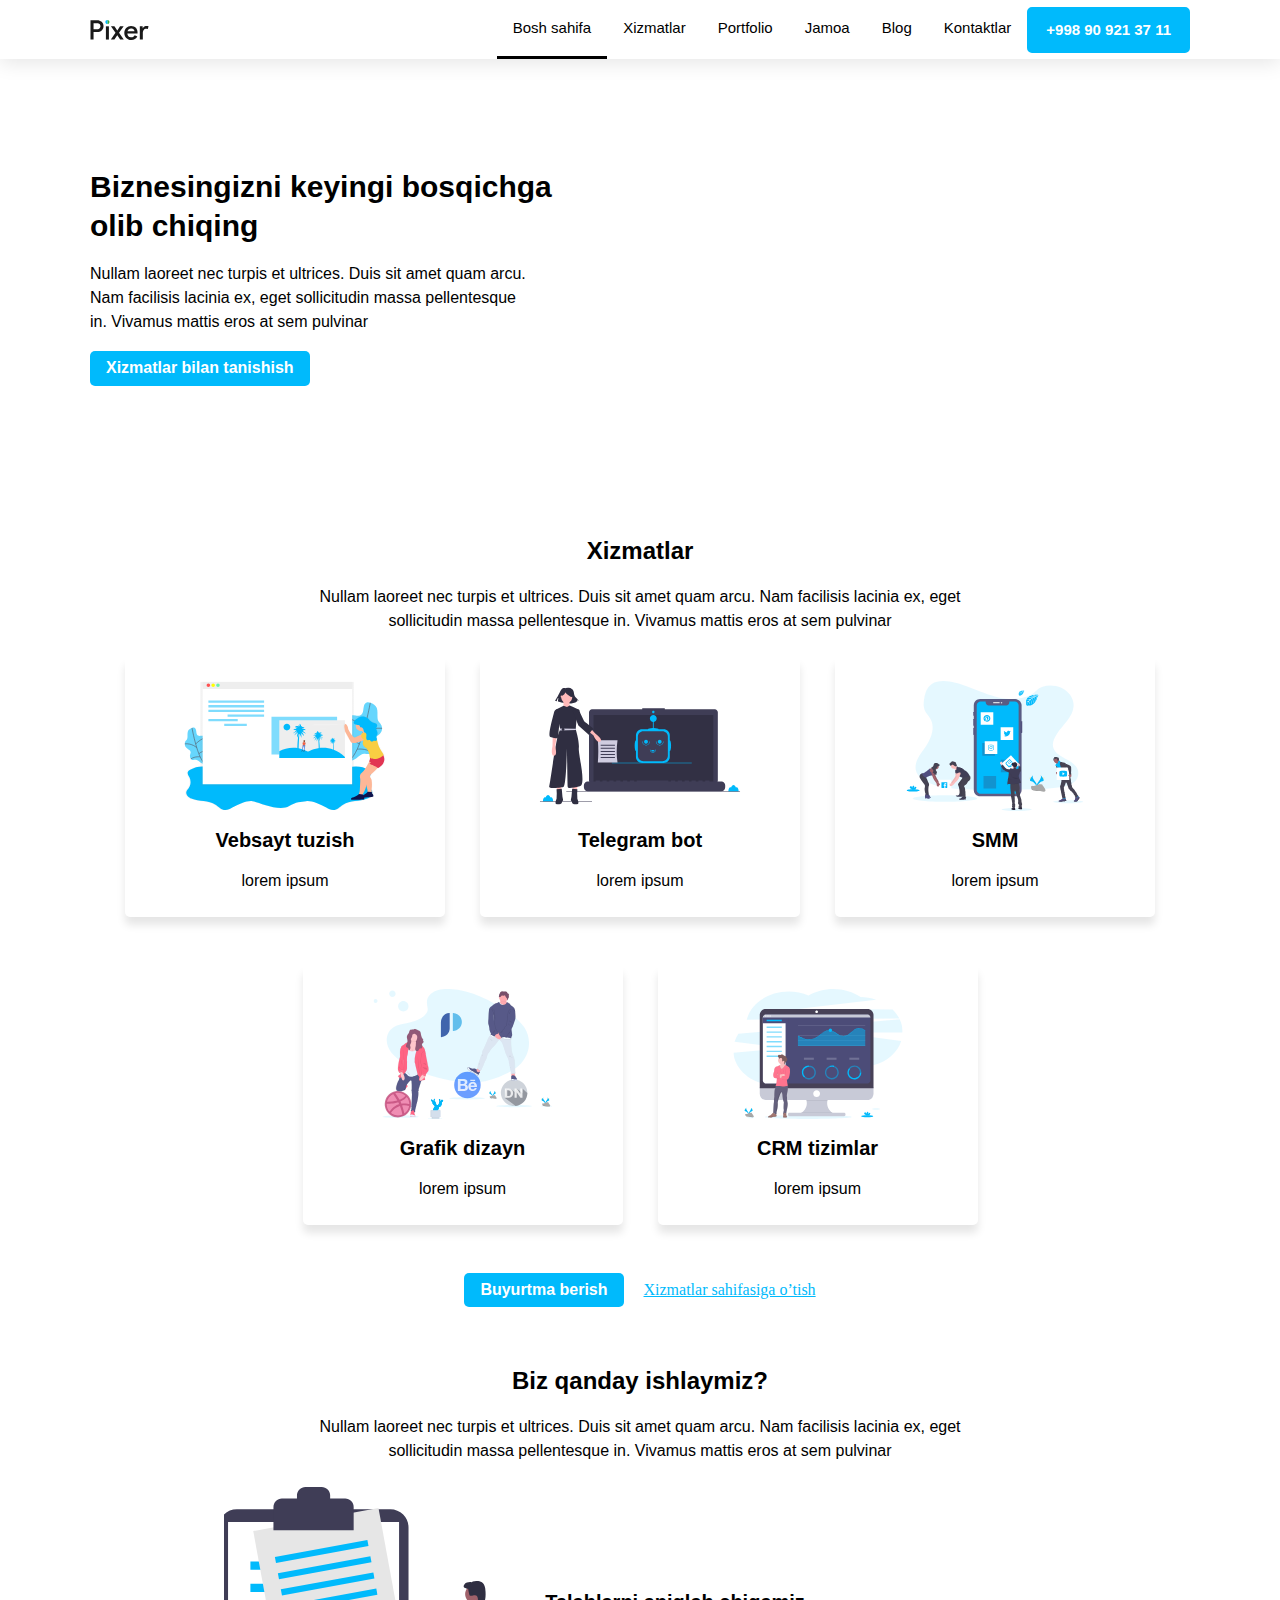
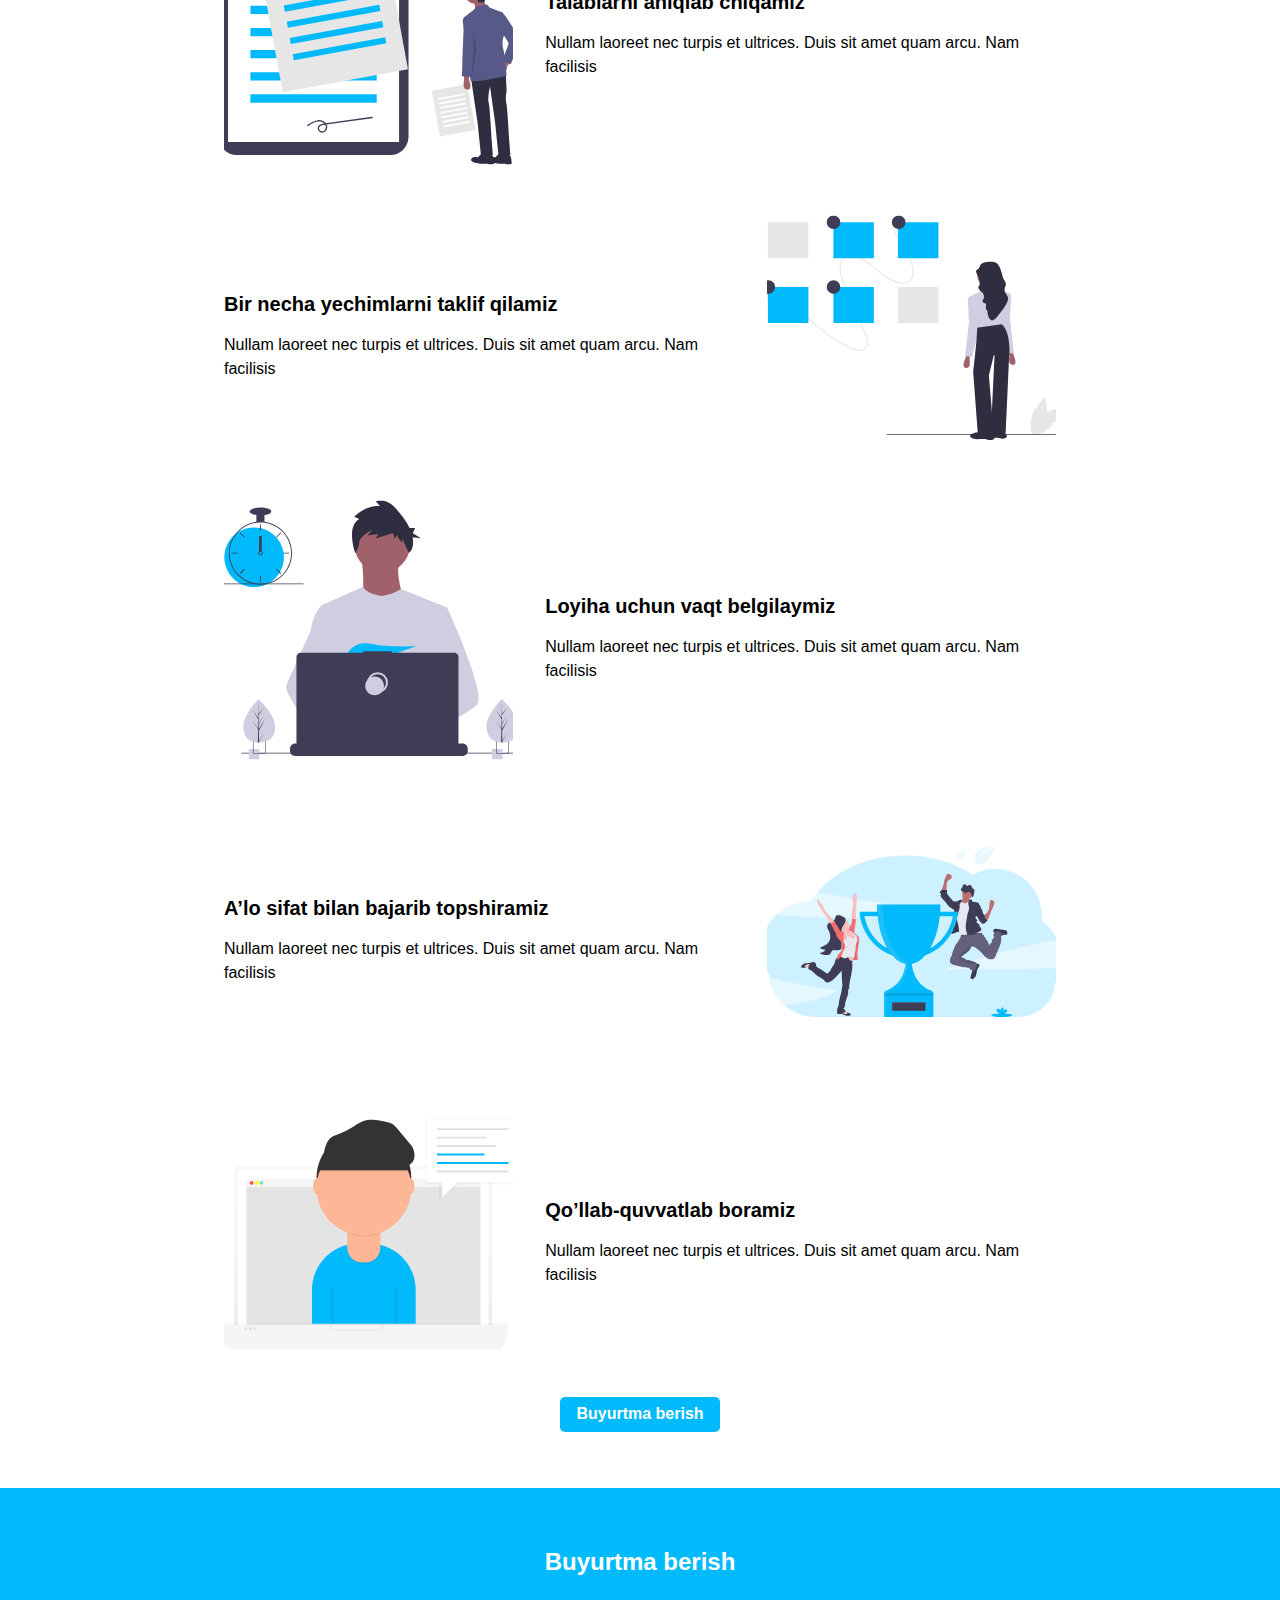
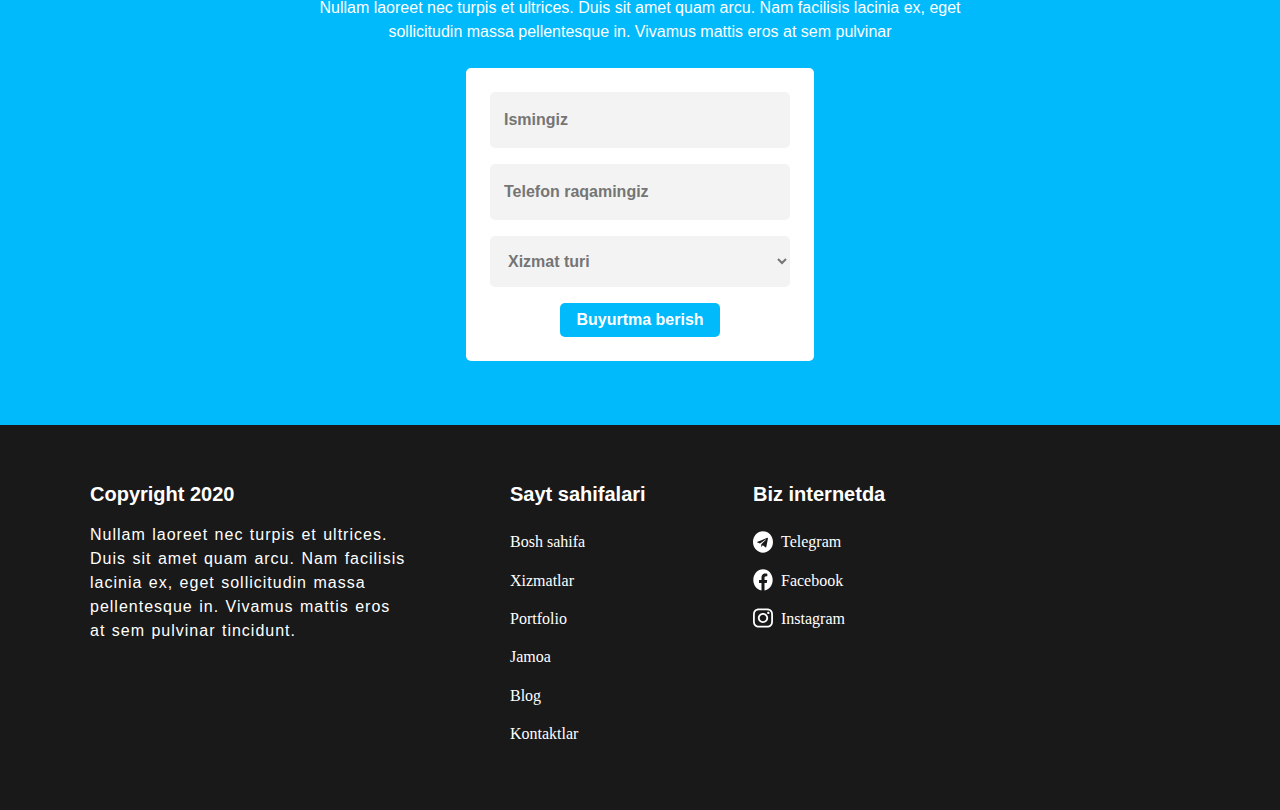
==== index.html @ 03fef97f "initial commit" ====
<!doctype html>
<html lang="en">
<head>
    <meta charset="UTF-8">
    <meta name="viewport"
          content="width=device-width, user-scalable=no, initial-scale=1.0, maximum-scale=1.0, minimum-scale=1.0">
    <meta http-equiv="X-UA-Compatible" content="ie=edge">
    <link rel="stylesheet" href="css/normalize.min.css" type="text/css">
    <link rel="stylesheet" href="css/main.css" type="text/css">
    <title>Pixer</title>
</head>
<body>
    <nav>
        <div class="container">
            <div class="nav-brand">
                <a href="index.html">
                    <img src="img/brand.svg" alt="brand">
                </a>
            </div>
            <ul class="nav-menu">
                <li class="nav-item"><a href="index.html" class="nav-link active">Bosh sahifa</a></li>
                <li id="dr" class="nav-item">
                    <a href="xizmatlar.html" class="nav-link">Xizmatlar</a>
                    <ul class="drop-down border">
                        <li class="drop-item"><a href="#" class="drop-link">Vebsayt</a></li>
                        <li class="drop-item"><a href="#" class="drop-link">Telegram bott</a></li>
                        <li class="drop-item"><a href="#" class="drop-link">SMM</a></li>
                        <li class="drop-item"><a href="#" class="drop-link">Grafik dizayn</a></li>
                        <li class="drop-item"><a href="#" class="drop-link">CRM tizim</a></li>
                        
                    </ul>
                </li>
                <li class="nav-item"><a href="#" class="nav-link">Portfolio</a></li>
                <li class="nav-item"><a href="#" class="nav-link">Jamoa</a></li>
                <li class="nav-item"><a href="#" class="nav-link">Blog</a></li>
                <li class="nav-item"><a href="#" class="nav-link">Kontaktlar</a></li>
                <li class="nav-item"><a href="tel:+998 90 921 37 11" class="nav-link border">+998 90 921 37 11</a></li>
            </ul>
        </div>
    </nav>
    <section class="banner">
        <div class="container">
            <div class="text-section">
                <h1>
                    Biznesingizni keyingi bosqichga <br>
                    olib chiqing
                </h1>
                <p>
                    Nullam laoreet nec turpis et ultrices. Duis sit amet quam arcu. <br>Nam facilisis lacinia ex, eget sollicitudin massa pellentesque
                    <br>in. Vivamus mattis eros at sem pulvinar
                </p>
                <a href="#" class="btn border">Xizmatlar bilan tanishish</a>
            </div>
            <div class="frame-section">
                <iframe class="border" src="https://www.youtube.com/embed/6_pru8U2RmM" title="YouTube video player" allow="accelerometer; autoplay; clipboard-write; encrypted-media; gyroscope; picture-in-picture" allowfullscreen></iframe>
            </div>
        </div>
    </section>
    <section class="first-content">
        <div class="container">
            <h2>
                Xizmatlar
            </h2>
            <p>
                Nullam laoreet nec turpis et ultrices. Duis sit amet quam arcu. Nam facilisis lacinia ex, eget <br>sollicitudin massa pellentesque in. Vivamus mattis eros at sem pulvinar
            </p>
            <div class="cards">
                <div class="card border">
                    <h3>
                        Vebsayt tuzish
                    </h3>
                    <p>
                        lorem ipsum
                    </p>
                </div>
                <div class="card border">
                    <h3>
                        Telegram bot
                    </h3>
                    <p>
                        lorem ipsum
                    </p>
                </div>
                <div class="card border">
                    <h3>
                        SMM
                    </h3>
                    <p>
                        lorem ipsum
                    </p>
                </div>
                <div class="card border">
                    <h3>
                        Grafik dizayn
                    </h3>
                    <p>
                        lorem ipsum
                    </p>
                </div>
                <div class="card border">
                    <h3>
                        CRM tizimlar
                    </h3>
                    <p>
                        lorem ipsum
                    </p>
                </div>
            </div>
            <a href="#" class="btn border">Buyurtma berish</a>
            <a href="xizmatlar.html" class="link">Xizmatlar sahifasiga o’tish</a>
        </div>
    </section>
    <section class="second-content">
        <div class="container">
            <h2>
                Biz qanday ishlaymiz?
            </h2>
            <p>
                Nullam laoreet nec turpis et ultrices. Duis sit amet quam arcu. Nam facilisis lacinia ex, eget <br>sollicitudin massa pellentesque in. Vivamus mattis eros at sem pulvinar
            </p>
            <div class="mini-sections">
                <div class="section">
                    <div class="section-text">
                        <h3>
                            Talablarni aniqlab chiqamiz
                        </h3>
                        <p>
                            Nullam laoreet nec turpis et ultrices. Duis sit amet quam arcu. Nam facilisis
                        </p>
                    </div>
                </div>
                <div class="section">
                    <div class="section-text">
                        <h3>
                            Bir necha yechimlarni taklif qilamiz
                        </h3>
                        <p>
                            Nullam laoreet nec turpis et ultrices. Duis sit amet quam arcu. Nam facilisis
                        </p>
                    </div>
                </div>
                <div class="section">
                    <div class="section-text">
                        <h3>
                            Loyiha uchun vaqt belgilaymiz
                        </h3>
                        <p>
                            Nullam laoreet nec turpis et ultrices. Duis sit amet quam arcu. Nam facilisis
                        </p>
                    </div>
                </div>
                <div class="section">
                    <div class="section-text">
                        <h3>
                            A’lo sifat bilan bajarib topshiramiz
                        </h3>
                        <p>
                            Nullam laoreet nec turpis et ultrices. Duis sit amet quam arcu. Nam facilisis
                        </p>
                    </div>
                </div>
                <div class="section">
                    <div class="section-text">
                        <h3>
                            Qo’llab-quvvatlab boramiz
                        </h3>
                        <p>
                            Nullam laoreet nec turpis et ultrices. Duis sit amet quam arcu. Nam facilisis
                        </p>
                    </div>
                </div>
            </div>
            <a href="#" class="btn border">Buyurtma berish</a>
        </div>
    </section>
    <footer>
        <section class="top">
            <div class="container">
                <h2>
                    Buyurtma berish
                </h2>
                <p>
                    Nullam laoreet nec turpis et ultrices. Duis sit amet quam arcu. Nam facilisis lacinia ex, eget <br> sollicitudin massa pellentesque in. Vivamus mattis eros at sem pulvinar
                </p>
                <form action="#" method="get" class="form border">
                    <input type="text" placeholder="Ismingiz" required>
                    <input type="text" placeholder="Telefon raqamingiz" required>
                    <select>
                        <option value="1">Xizmat turi</option>
                    </select>
                    <button type="submit" class="btn border">Buyurtma berish</button>
                </form>
            </div>
        </section>
        <section class="bottom">
            <div class="container">
                <div class="box">
                    <p>
                        Copyright 2020
                    </p>
                    <p>
                        Nullam laoreet nec turpis et ultrices. Duis sit amet quam arcu. Nam facilisis lacinia ex, eget sollicitudin massa pellentesque in. Vivamus mattis eros at sem pulvinar tincidunt.
                    </p>
                </div>
                <div class="box">
                    <p>
                        Sayt sahifalari
                    </p>
                    <ul class="list-page-left">
                        <li><a href="#" class="page-link-left">Bosh sahifa</a></li>
                        <li><a href="#" class="page-link-left">Xizmatlar</a></li>
                        <li><a href="#" class="page-link-left">Portfolio</a></li>
                        <li><a href="#" class="page-link-left">Jamoa</a></li>
                        <li><a href="#" class="page-link-left">Blog</a></li>
                        <li><a href="#" class="page-link-left">Kontaktlar</a></li>
                    </ul>
                </div>
                <div class="box">
                    <p>
                        Biz internetda
                    </p>
                    <ul class="list-page-right">
                        <li class="page-item-right">
                            <a href="#" class="page-link-right">Telegram</a>
                        </li>
                        <li class="page-item-right">
                            <a href="#" class="page-link-right">Facebook</a>
                        </li>
                        <li class="page-item-right">
                            <a href="#" class="page-link-right">Instagram</a>
                        </li>
                    </ul>
                </div>
            </div>
        </section>
    </footer>



<script src="js/jquery-3.6.0.min.js"></script>
<script src="js/respond.min.js"></script>
<script src="js/html5shiv.min.js"></script>
<script src="js/selectivizr-min.js"></script>
<script src="js/jquery.waypoints.min.js"></script>
</body>
</html>
---- css/main.css ----
/*-------------------------*/
/*------BASIC SETUPS-------*/
/*-------------------------*/

*{
    margin: 0;
    padding: 0;
    box-sizing: border-box;
}

.container{
    max-width: 1100px;
    margin: 0 auto;
}

ul{
    list-style: none;
}

a{
    text-decoration: none;
}

h1,h2,h3,p,
.nav-link,.btn,input,select{
    font-family: sans-serif;
    font-style: normal;
    color: #000000;
    font-weight: bold;
}

h1{
    font-size: 187.5%;
    line-height: 130%;
    margin: 17px 0;
}

h2{
    font-size: 150%;
    line-height: 150%;
    text-align: center;
    padding: 56px 0 16px 0;
}

h3{
    font-size: 125%;
    line-height: 130%;
    text-align: center;
    margin: 16px auto;
}

p{
    font-weight: 400;
    font-style: normal;
    font-size: 100%;
    line-height: 24px;
}

.border{
    -webkit-border-radius: 5px;
    -moz-border-radius: 5px;
    border-radius: 5px;
}

.btn{
    display: inline-block;
    padding: 8px 16px;
    border: none;
    background-color: #00BAFC;
    color: #ffffff;
    text-align: center;
    transition: .3s;
}

.btn:hover{
    background-color: rgba(0, 186, 252, 0.8);
}

.btn:active{
    background-color: rgba(0, 186, 252, 0.6);
}

.active{
    border-bottom: 3px solid #000 !important;
}

.active:active{
    background-color: transparent !important;
    color: #000 !important;
}

.card,.box1{
    -webkit-box-shadow: 0 8px 8px rgba(0, 0, 0, 0.1);
    -moz-box-shadow: 0 8px 8px rgba(0, 0, 0, 0.1);
    box-shadow: 0 8px 8px rgba(0, 0, 0, 0.1);
}


/*-------------------------*/
/*---------NAVBAR----------*/
/*-------------------------*/

nav{
    -webkit-box-shadow: 0 4px 20px rgba(0, 0, 0, 0.1);
    -moz-box-shadow: 0 4px 20px rgba(0, 0, 0, 0.1);
    box-shadow: 0 4px 20px rgba(0, 0, 0, 0.1);
    background-color: #fff;
}

nav .container{
    display: flex;
    align-items: center;
}

.nav-brand a{
    display: block;
    height: 20px;
    width: 60px;
    cursor: pointer;
}

.nav-menu{
    margin-left: auto;
}

.nav-brand a:hover{
    opacity: .8;
}

.nav-brand a:active{
    opacity: .5;
}

.nav-brand a img{
    width: 100%;
    height: 100%;
}

.nav-menu{
    display: flex;
    align-items: center;
}

.nav-link{
    display: block;
    padding: 16px;
    text-align: center;
    font-weight: normal;
    font-size: 93.75%;
    line-height: 24px;
    border-bottom: 3px solid transparent;
    transition: .1s;
}

.nav-link:hover{
    border-bottom-color: #000000;
}

.nav-link:active{
    background-color: rgba(25, 25, 25, 0.7);
    border-bottom-color: transparent;
    color: #fff;
}

.nav-item:last-child .nav-link{
    padding: 8px 16px;
    background-color: #00BAFC;
    color: #fff;
    font-weight: bold;
    border: 3px solid #00BAFC;
    transition: .1s;
}

.nav-item:last-child .nav-link:hover{
    background-color: transparent;
    color: #00BAFC;
}

.nav-item:last-child .nav-link:active{
    border-color: transparent !important;
    color: #fff !important;
    background-color: rgba(0, 186, 252, 0.6) !important;
}

#dr{
    position: relative;
}

.drop-down{
    position: absolute;
    top: 59px;
    left: -13px;
    background-color: #fff;
    width: 122px;
    padding: 8px 0;
    visibility: hidden;
    opacity: 0;
    transition: .2s;
    transform: translateY(5px);
    -webkit-box-shadow: 0px 4px 24px rgba(0, 0, 0, 0.1);
    -moz-box-shadow: 0px 4px 24px rgba(0, 0, 0, 0.1);
    box-shadow: 0px 4px 24px rgba(0, 0, 0, 0.1);
}

.drop-down .drop-link{
    display: block;
    padding: 8px 16px;
    color: #000;
    transition: background-color .3s ease, color .3s ease;
}

.drop-down .drop-link:hover{
    background-color: #00BAFC;
    color: #fff;
}

.drop-down .drop-link:active{
    background-color: #66D6FD;
}

#dr:hover .drop-down{
    visibility: visible;
    transform: translateY(0);
    opacity: 1;
}


/*-------------------------*/
/*-----BANNER SECTION------*/
/*-------------------------*/

.banner .container{
    display: flex;
    justify-content: space-between;
    align-items: center;
}

.text-section p{
    margin-bottom: 17px;
}

.frame-section{
    width: 458px;
    height: 258px;
    margin: 80px 0;
}

.frame-section iframe{
    width: 100%;
    height: 100%;
    border: none;
}


/*-------------------------*/
/*-----CONTENT SECTION-----*/
/*-------------------------*/

/*-----First Content-----*/
/*-----------------------*/

.first-content .container{
    text-align: center;
}

.first-content p{
    text-align: center;
}

.link{
    margin-left: 16px;
    color: #00BAFC;
    text-decoration: underline;
}

.cards{
    display: flex;
    justify-content: center;
    flex-wrap: wrap;
    margin-top: 24px;
}

.card{
    width: 320px;
    height: 260px;
    text-align: center;
    margin-left: 35px;
    transition: .1s;
}

.card:before{
    content: '';
    width: 202px;
    height: 130px;
    display: block;
    background-position: center;
    background-size: 202px 130px;
    background-repeat: no-repeat;
    margin: 0 auto;
    margin-top: 24px;
}

.card:nth-child(1):before{
    background-image: url(../img/website-illustration.svg);
}

.card:nth-child(2):before{
    background-image: url(../img/bot-illustration.svg);
}

.card:nth-child(3):before{
    background-image: url(../img/smm-illustration.svg);
}

.card:nth-child(4):before{
    background-image: url(../img/design-illustration.svg);
}

.card:nth-child(5):before{
    background-image: url(../img/crm-illustration.svg);
}

.card:hover,
.box1:hover{
    -webkit-box-shadow: 0px 12px 21px rgba(0, 0, 0, 0.1);
    -moz-box-shadow: 0px 12px 21px rgba(0, 0, 0, 0.1);
    box-shadow: 0px 12px 21px rgba(0, 0, 0, 0.1);
}

.card:active,
.box1:active{
    -webkit-box-shadow: 0px 4px 4px rgba(0, 0, 0, 0.2);
    -moz-box-shadow: 0px 4px 4px rgba(0, 0, 0, 0.2);
    box-shadow: 0px 4px 4px rgba(0, 0, 0, 0.2);
}

.card:first-child,
.card:nth-child(4){
    margin-left: 0;
}

.card:nth-child(4),
.card:nth-child(5){
    margin-top: 48px;
    margin-bottom: 48px;
}
.card img{
    margin: 24px auto;
    margin-bottom: 0;
}

/*-----Second Content-----*/
/*------------------------*/

.second-content .container .mini-sections{
    display: flex;
    align-items: center;
    flex-direction: column;
}

.second-content{
    text-align: center;
    padding-bottom: 56px;
}

.second-content .container>p{
    margin-bottom: 24px;
}

.section{
    display: flex;
    align-items: center;
    margin-bottom: 24px;
    width: 832px;
    height: 278px;
}

.section:nth-child(odd) .section-text{
    order: 2;
    margin-left: 32px;
}

.section:nth-child(even) .section-text{
    order: 1;
    margin-right: 32px;
}

.section::before{
    content: '';
    width: 300px;
    height: 278px;
    display: block;
    background-position: center;
    background-size: 300px 278px;
    background-repeat: no-repeat;
}

.section:first-child::before{
    order: 1;
    background-image: url(../img/step-illlustration.svg);
}

.section:nth-child(2)::before{
    order: 2;   
    background-image: url(../img/step-illlustration2.svg);
}

.section:nth-child(3)::before{
    order: 1;   
    background-image: url(../img/step-illustration3.svg);
}

.section:nth-child(4)::before{
    order: 2;
    background-image: url(../img/champ.svg);
}

.section:last-child::before{
    order: 1;
    background-image: url(../img/avat.svg);
}


.section h3, .section p{
    text-align: start;
}


/*-------------------------*/
/*---------FOOTER----------*/
/*-------------------------*/

/*---------TOP----------*/
/*----------------------*/

.top{
    background-color: #00BAFC;
    padding-bottom: 64px;
}

.top p,.top h2{
    text-align: center;
    color: #ffffff;
}

.form{
    width: 348px;
    background-color: #ffffff;
    padding: 24px;
    text-align: center;
    margin: 24px auto;
    margin-bottom: 0;
}

input,select{
    width: 100%;
    padding: 16px 14px;
    background-color: #F3F3F3;
    border: none;
    font-size: 100%;
    line-height: 24px;
    margin-bottom: 16px;
    -webkit-border-radius: 5px;
    -moz-border-radius: 5px;
    border-radius: 5px;
}

select{
    color: #757575;
}

/*--------BOTTOM--------*/
/*----------------------*/

.bottom{
    background-color: #191919;
    padding-top: 56px;
    padding-bottom: 56px;
}

.bottom .container{
    display: flex;
}
.box{
    margin-right: 100px;
}

.box p{
    color: #fff;
    text-align: start;
    word-spacing: 1px;
    letter-spacing: 1px;
}

.box>p:first-child{
    font-size: 20px;
    line-height: 26px;
    margin-bottom: 16px;
    font-weight: bolder;
    word-spacing: 0;
    letter-spacing: 0;
}

.bottom .box:nth-child(1){
    width: 320px;
}

.bottom .box:nth-child(2){
    width: 143px;
}

.bottom .box:nth-child(3){
    width: 142px;
}

.page-link-left,
.page-link-right{
    color: #fff;
    padding: 10px 0;
    display: inline-block;
    font-weight: 100;
    cursor: pointer;
}

.page-link-left:hover,
.page-link-right:hover{
    color: #00BAFC;
}

.page-link-left:active,
.page-link-right:active{
    color: rgb(0, 108, 148);
}

.page-item-right{
    display: flex;
    align-items: center;
}

.page-link-right::before{
    content: '';
    background-position: center;
    background-size: 100%;
    background-repeat: no-repeat;
    padding: 10px;
    margin-right: 8px;
}

.page-item-right:first-child .page-link-right::before{
    background-image: url(../icon/telegram.svg);
}

.page-item-right:nth-child(2) .page-link-right::before{
    background-image: url(../icon/facebook.svg);
}

.page-item-right:last-child .page-link-right::before{
    background-image: url(../icon/instagram.svg);
}

.page-link-right:active::before{
    opacity: .7;
}
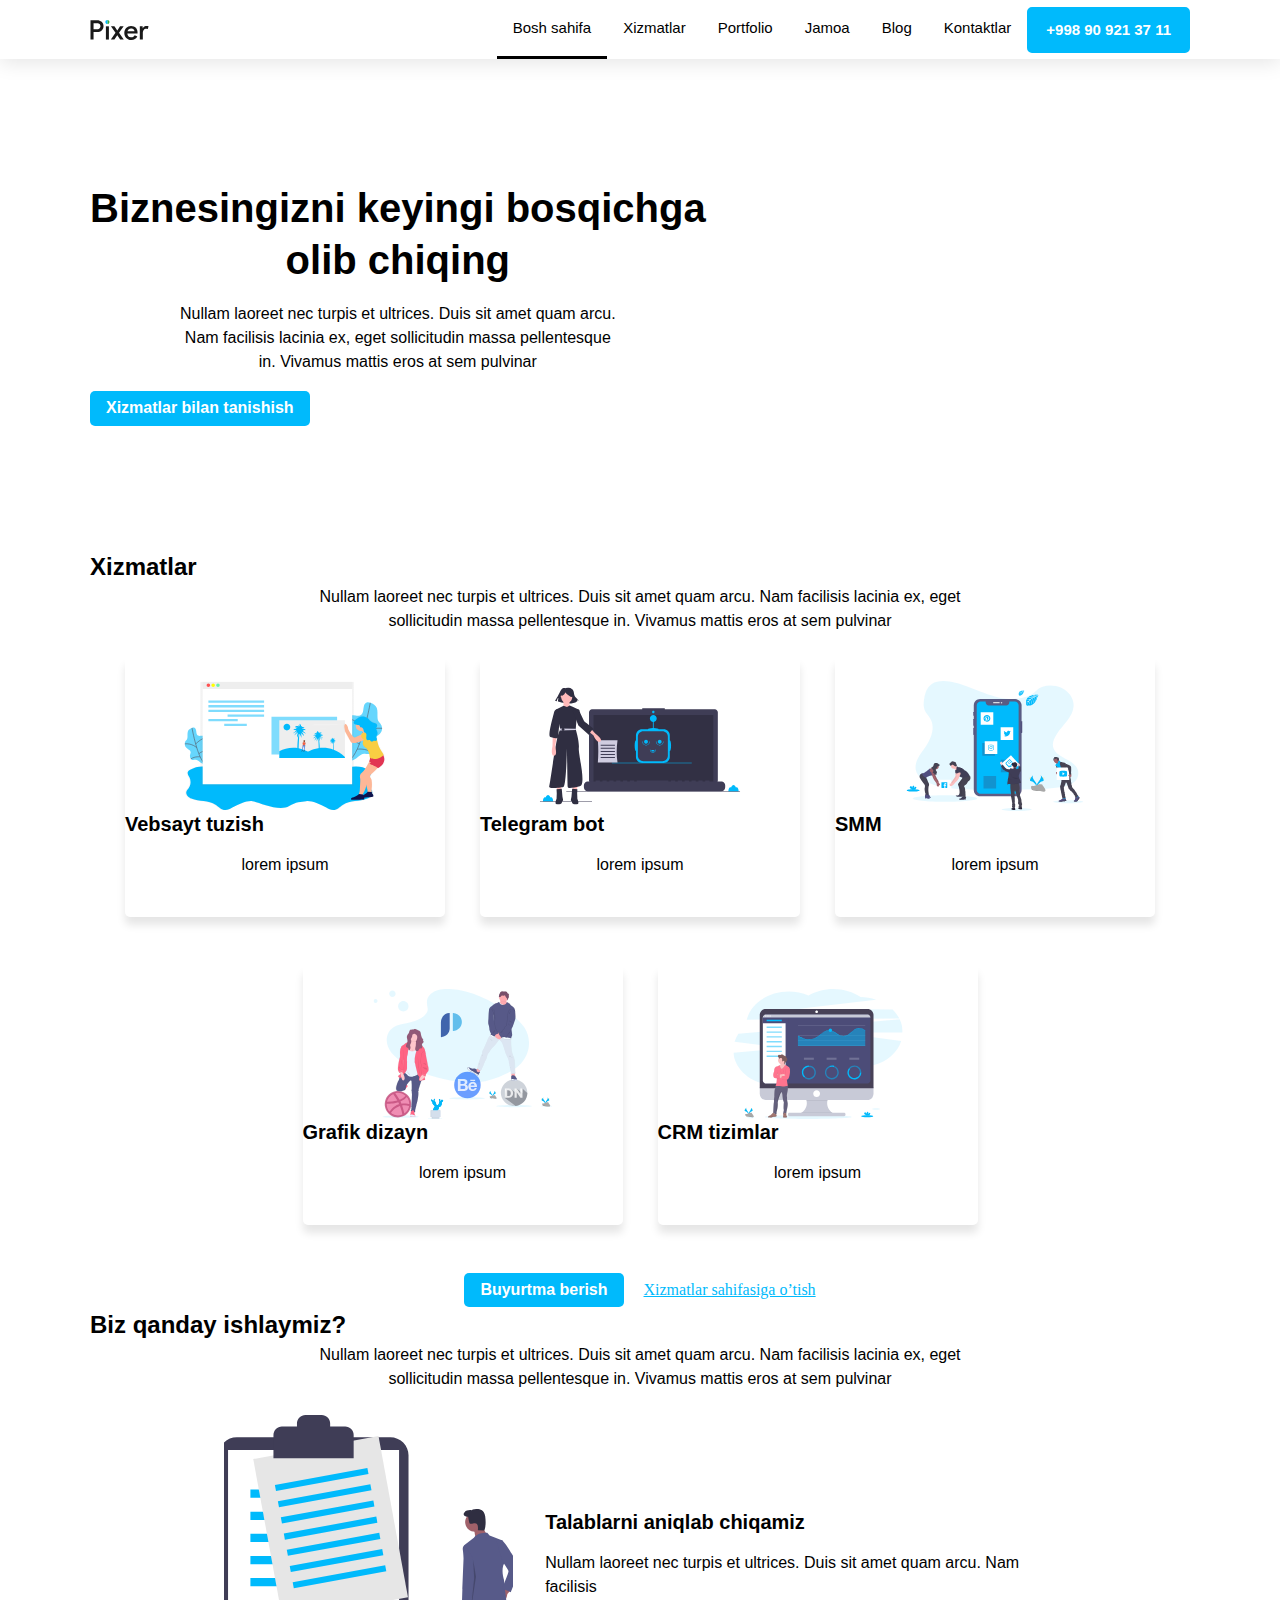
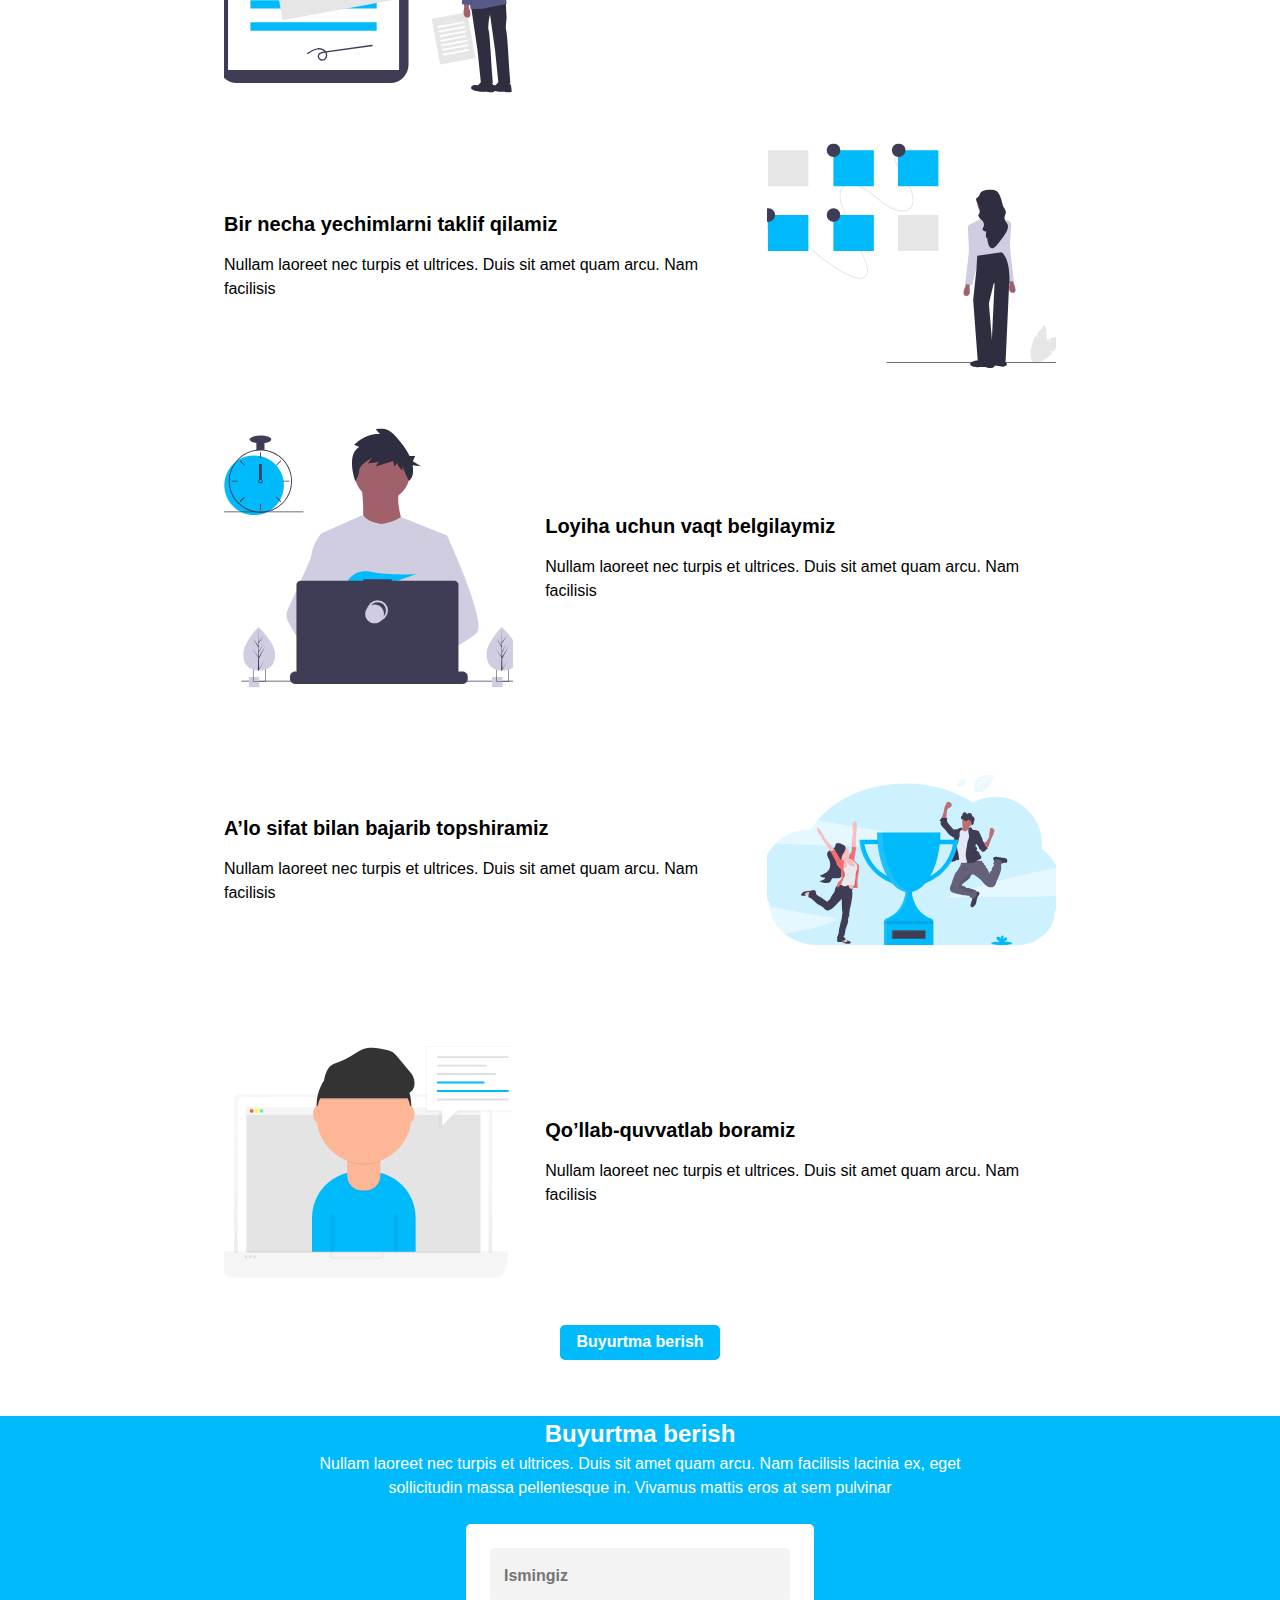
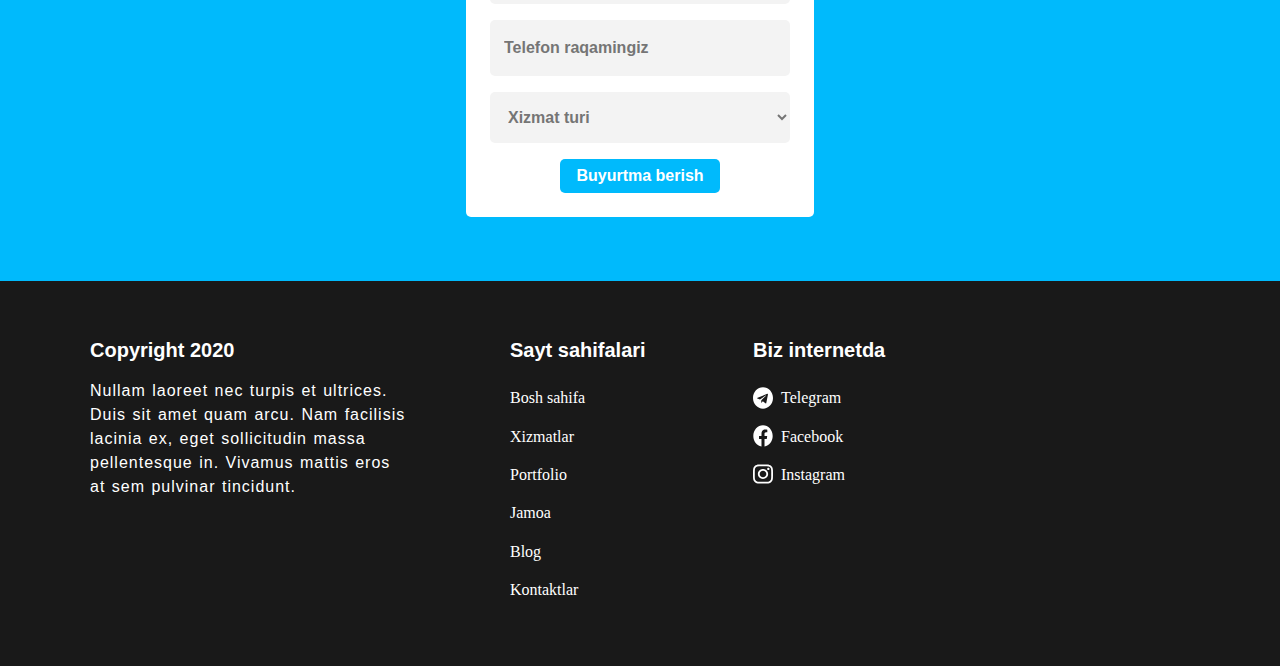
==== commit baa48762: "initial commit" ====
--- a/index.html
+++ b/index.html
@@ -6,8 +6,9 @@
           content="width=device-width, user-scalable=no, initial-scale=1.0, maximum-scale=1.0, minimum-scale=1.0">
     <meta http-equiv="X-UA-Compatible" content="ie=edge">
     <link rel="stylesheet" href="css/normalize.min.css" type="text/css">
-    <link rel="stylesheet" href="css/main.css" type="text/css">
-    <title>Pixer</title>
+    <link rel="stylesheet" href="css/main.min.css" type="text/css">
+    <link rel="stylesheet" href="css/xizmatlar.min.css" type="text/css">
+    <title>Pixer | Bosh sahifa</title>
 </head>
 <body>
     <nav>
@@ -30,10 +31,10 @@
                         
                     </ul>
                 </li>
-                <li class="nav-item"><a href="#" class="nav-link">Portfolio</a></li>
-                <li class="nav-item"><a href="#" class="nav-link">Jamoa</a></li>
-                <li class="nav-item"><a href="#" class="nav-link">Blog</a></li>
-                <li class="nav-item"><a href="#" class="nav-link">Kontaktlar</a></li>
+                <li class="nav-item"><a href="portfolio.html" class="nav-link">Portfolio</a></li>
+                <li class="nav-item"><a href="jamoa.html" class="nav-link">Jamoa</a></li>
+                <li class="nav-item"><a href="blog.html" class="nav-link">Blog</a></li>
+                <li class="nav-item"><a href="kontaktlar.html" class="nav-link">Kontaktlar</a></li>
                 <li class="nav-item"><a href="tel:+998 90 921 37 11" class="nav-link border">+998 90 921 37 11</a></li>
             </ul>
         </div>
@@ -49,7 +50,7 @@
                     Nullam laoreet nec turpis et ultrices. Duis sit amet quam arcu. <br>Nam facilisis lacinia ex, eget sollicitudin massa pellentesque
                     <br>in. Vivamus mattis eros at sem pulvinar
                 </p>
-                <a href="#" class="btn border">Xizmatlar bilan tanishish</a>
+                <a href="#xizmatlar" class="btn border">Xizmatlar bilan tanishish</a>
             </div>
             <div class="frame-section">
                 <iframe class="border" src="https://www.youtube.com/embed/6_pru8U2RmM" title="YouTube video player" allow="accelerometer; autoplay; clipboard-write; encrypted-media; gyroscope; picture-in-picture" allowfullscreen></iframe>
@@ -57,7 +58,7 @@
         </div>
     </section>
     <section class="first-content">
-        <div class="container">
+        <div class="container" id="xizmatlar">
             <h2>
                 Xizmatlar
             </h2>
@@ -65,48 +66,48 @@
                 Nullam laoreet nec turpis et ultrices. Duis sit amet quam arcu. Nam facilisis lacinia ex, eget <br>sollicitudin massa pellentesque in. Vivamus mattis eros at sem pulvinar
             </p>
             <div class="cards">
-                <div class="card border">
+                <a href="xizmatlar.html" class="card border">
                     <h3>
                         Vebsayt tuzish
                     </h3>
                     <p>
                         lorem ipsum
                     </p>
-                </div>
-                <div class="card border">
+                </a>
+                <a href="xizmatlar.html" class="card border">
                     <h3>
                         Telegram bot
                     </h3>
                     <p>
                         lorem ipsum
                     </p>
-                </div>
-                <div class="card border">
+                </a>
+                <a href="xizmatlar.html" class="card border">
                     <h3>
                         SMM
                     </h3>
                     <p>
                         lorem ipsum
                     </p>
-                </div>
-                <div class="card border">
+                </a>
+                <a href="xizmatlar.html" class="card border">
                     <h3>
                         Grafik dizayn
                     </h3>
                     <p>
                         lorem ipsum
                     </p>
-                </div>
-                <div class="card border">
+                </a>
+                <a href="xizmatlar.html" class="card border">
                     <h3>
                         CRM tizimlar
                     </h3>
                     <p>
                         lorem ipsum
                     </p>
-                </div>
-            </div>
-            <a href="#" class="btn border">Buyurtma berish</a>
+                </a>
+            </div>
+            <a href="#buyurtmaBerish" class="btn border">Buyurtma berish</a>
             <a href="xizmatlar.html" class="link">Xizmatlar sahifasiga o’tish</a>
         </div>
     </section>
@@ -170,12 +171,12 @@
                     </div>
                 </div>
             </div>
-            <a href="#" class="btn border">Buyurtma berish</a>
+            <a href="#buyurtmaBerish" class="btn border">Buyurtma berish</a>
         </div>
     </section>
     <footer>
         <section class="top">
-            <div class="container">
+            <div class="container" id="buyurtmaBerish">
                 <h2>
                     Buyurtma berish
                 </h2>
--- a/css/main.min.css
+++ b/css/main.min.css
@@ -0,0 +1 @@
+*{margin:0;padding:0;-webkit-box-sizing:border-box;box-sizing:border-box}.container{max-width:1100px;margin:0 auto}ul{list-style:none}a{text-decoration:none}.btn,.nav-link,h1,h2,h3,input,p,select{font-family:sans-serif;font-style:normal;color:#000;font-weight:700}h1{font-size:187.5%;line-height:130%;margin:17px 0}h2{font-size:150%;line-height:150%;text-align:center;padding:56px 0 16px 0}h3{font-size:125%;line-height:130%;text-align:center;margin:16px auto}p{font-weight:400;font-style:normal;font-size:100%;line-height:24px}.border{border-radius:5px}.btn{display:inline-block;padding:8px 16px;border:none;background-color:#00bafc;color:#fff;text-align:center;-webkit-transition:.3s;-o-transition:.3s;transition:.3s}.btn:hover{background-color:rgba(0,186,252,.8)}.btn:active{background-color:rgba(0,186,252,.6)}.active{border-bottom:3px solid #000!important}.active:active{background-color:transparent!important;color:#000!important}.box1,.card{-webkit-box-shadow:0 8px 8px rgba(0,0,0,.1);box-shadow:0 8px 8px rgba(0,0,0,.1)}nav{-webkit-box-shadow:0 4px 20px rgba(0,0,0,.1);box-shadow:0 4px 20px rgba(0,0,0,.1);background-color:#fff}nav .container{display:-webkit-box;display:-ms-flexbox;display:flex;-webkit-box-align:center;-ms-flex-align:center;align-items:center}.nav-brand a{display:block;height:20px;width:60px;cursor:pointer}.nav-menu{margin-left:auto}.nav-brand a:hover{opacity:.8}.nav-brand a:active{opacity:.5}.nav-brand a img{width:100%;height:100%}.nav-menu{display:-webkit-box;display:-ms-flexbox;display:flex;-webkit-box-align:center;-ms-flex-align:center;align-items:center}.nav-link{display:block;padding:16px;text-align:center;font-weight:400;font-size:93.75%;line-height:24px;border-bottom:3px solid transparent;-webkit-transition:.1s;-o-transition:.1s;transition:.1s}.nav-link:hover{border-bottom-color:#000}.nav-link:active{background-color:rgba(25,25,25,.7);border-bottom-color:transparent;color:#fff}.nav-item:last-child .nav-link{padding:8px 16px;background-color:#00bafc;color:#fff;font-weight:700;border:3px solid #00bafc;-webkit-transition:.1s;-o-transition:.1s;transition:.1s}.nav-item:last-child .nav-link:hover{background-color:transparent;color:#00bafc}.nav-item:last-child .nav-link:active{border-color:transparent!important;color:#fff!important;background-color:rgba(0,186,252,.6)!important}#dr{position:relative}.drop-down{position:absolute;top:59px;left:-13px;background-color:#fff;width:122px;padding:8px 0;visibility:hidden;opacity:0;-webkit-transition:.2s;-o-transition:.2s;transition:.2s;-webkit-transform:translateY(5px);-ms-transform:translateY(5px);transform:translateY(5px);-webkit-box-shadow:0 4px 24px rgba(0,0,0,.1);box-shadow:0 4px 24px rgba(0,0,0,.1)}.drop-down .drop-link{display:block;padding:8px 16px;color:#000;-webkit-transition:background-color .3s ease,color .3s ease;-o-transition:background-color .3s ease,color .3s ease;transition:background-color .3s ease,color .3s ease}.drop-down .drop-link:hover{background-color:#00bafc;color:#fff}.drop-down .drop-link:active{background-color:#66d6fd}#dr:hover .drop-down{visibility:visible;-webkit-transform:translateY(0);-ms-transform:translateY(0);transform:translateY(0);opacity:1}.banner .container{display:-webkit-box;display:-ms-flexbox;display:flex;-webkit-box-pack:justify;-ms-flex-pack:justify;justify-content:space-between;-webkit-box-align:center;-ms-flex-align:center;align-items:center}.text-section p{margin-bottom:17px}.frame-section{width:458px;height:258px;margin:80px 0}.frame-section iframe{width:100%;height:100%;border:none}.first-content .container{text-align:center}.first-content p{text-align:center}.link{margin-left:16px;color:#00bafc;text-decoration:underline}.cards{display:-webkit-box;display:-ms-flexbox;display:flex;-webkit-box-pack:center;-ms-flex-pack:center;justify-content:center;-ms-flex-wrap:wrap;flex-wrap:wrap;margin-top:24px}.card{width:320px;height:260px;display:block;text-align:center;margin-left:35px;-webkit-transition:.1s;-o-transition:.1s;transition:.1s}.card:before{content:'';width:202px;height:130px;display:block;background-position:center;background-size:202px 130px;background-repeat:no-repeat;margin:0 auto;margin-top:24px}.card:nth-child(1):before{background-image:url(../img/website-illustration.svg)}.card:nth-child(2):before{background-image:url(../img/bot-illustration.svg)}.card:nth-child(3):before{background-image:url(../img/smm-illustration.svg)}.card:nth-child(4):before{background-image:url(../img/design-illustration.svg)}.card:nth-child(5):before{background-image:url(../img/crm-illustration.svg)}.box1:hover,.card:hover{-webkit-box-shadow:0 12px 21px rgba(0,0,0,.1);box-shadow:0 12px 21px rgba(0,0,0,.1)}.box1:active,.card:active{-webkit-box-shadow:0 4px 4px rgba(0,0,0,.2);box-shadow:0 4px 4px rgba(0,0,0,.2)}.card:first-child,.card:nth-child(4){margin-left:0}.card:nth-child(4),.card:nth-child(5){margin-top:48px;margin-bottom:48px}.card img{margin:24px auto;margin-bottom:0}.second-content .container .mini-sections{display:-webkit-box;display:-ms-flexbox;display:flex;-webkit-box-align:center;-ms-flex-align:center;align-items:center;-webkit-box-orient:vertical;-webkit-box-direction:normal;-ms-flex-direction:column;flex-direction:column}.second-content{text-align:center;padding-bottom:56px}.second-content .container>p{margin-bottom:24px}.section{display:-webkit-box;display:-ms-flexbox;display:flex;-webkit-box-align:center;-ms-flex-align:center;align-items:center;margin-bottom:24px;width:832px;height:278px}.section:nth-child(odd) .section-text{-webkit-box-ordinal-group:3;-ms-flex-order:2;order:2;margin-left:32px}.section:nth-child(even) .section-text{-webkit-box-ordinal-group:2;-ms-flex-order:1;order:1;margin-right:32px}.section::before{content:'';width:300px;height:278px;display:block;background-position:center;background-size:300px 278px;background-repeat:no-repeat}.section:first-child::before{-webkit-box-ordinal-group:2;-ms-flex-order:1;order:1;background-image:url(../img/step-illlustration.svg)}.section:nth-child(2)::before{-webkit-box-ordinal-group:3;-ms-flex-order:2;order:2;background-image:url(../img/step-illlustration2.svg)}.section:nth-child(3)::before{-webkit-box-ordinal-group:2;-ms-flex-order:1;order:1;background-image:url(../img/step-illustration3.svg)}.section:nth-child(4)::before{-webkit-box-ordinal-group:3;-ms-flex-order:2;order:2;background-image:url(../img/champ.svg)}.section:last-child::before{-webkit-box-ordinal-group:2;-ms-flex-order:1;order:1;background-image:url(../img/avat.svg)}.section h3,.section p{text-align:start}.top{background-color:#00bafc;padding-bottom:64px}.top h2,.top p{text-align:center;color:#fff}.form{width:348px;background-color:#fff;padding:24px;text-align:center;margin:24px auto;margin-bottom:0}input,select{width:100%;padding:16px 14px;background-color:#f3f3f3;border:none;font-size:100%;line-height:24px;margin-bottom:16px;border-radius:5px}select{color:#757575}.bottom{background-color:#191919;padding-top:56px;padding-bottom:56px}.bottom .container{display:-webkit-box;display:-ms-flexbox;display:flex}.box{margin-right:100px}.box p{color:#fff;text-align:start;word-spacing:1px;letter-spacing:1px}.box>p:first-child{font-size:20px;line-height:26px;margin-bottom:16px;font-weight:bolder;word-spacing:0;letter-spacing:0}.bottom .box:nth-child(1){width:320px}.bottom .box:nth-child(2){width:143px}.bottom .box:nth-child(3){width:142px}.page-link-left,.page-link-right{color:#fff;padding:10px 0;display:inline-block;font-weight:100;cursor:pointer}.page-link-left:hover,.page-link-right:hover{color:#00bafc}.page-link-left:active,.page-link-right:active{color:#006c94}.page-item-right{display:-webkit-box;display:-ms-flexbox;display:flex;-webkit-box-align:center;-ms-flex-align:center;align-items:center}.page-link-right::before{content:'';background-position:center;background-size:100%;background-repeat:no-repeat;padding:10px;margin-right:8px}.page-item-right:first-child .page-link-right::before{background-image:url(../icon/telegram.svg)}.page-item-right:nth-child(2) .page-link-right::before{background-image:url(../icon/facebook.svg)}.page-item-right:last-child .page-link-right::before{background-image:url(../icon/instagram.svg)}.page-link-right:active::before{opacity:.7}--- a/css/xizmatlar.min.css
+++ b/css/xizmatlar.min.css
@@ -0,0 +1 @@
+body{background-color:#fff}h1,h2,h3{margin:0;padding:0;text-align:start}#h2{padding:56px 0 16px 0}h1{font-size:250%;font-weight:700;padding-top:72px;text-align:center}h3{margin-bottom:16px}.banner{padding-bottom:72px}.banner p{text-align:center;margin-top:16px}.content{display:-webkit-box;display:-ms-flexbox;display:flex;-webkit-box-orient:vertical;-webkit-box-direction:normal;-ms-flex-direction:column;flex-direction:column;-webkit-box-align:center;-ms-flex-align:center;align-items:center;background-color:#f4f4f4;padding:80px 0}.box1{display:-webkit-box;display:-ms-flexbox;display:flex;-webkit-box-pack:end;-ms-flex-pack:end;justify-content:flex-end;background-color:#fff;padding:32px;margin-bottom:64px;width:804px}.box1::before{content:'';width:200px;background-size:100%;background-repeat:no-repeat}.box1:first-child::before{background-image:url(../img/website-illustration.svg)}.box1:nth-child(2)::before{background-image:url(../img/bot-illustration.svg)}.box1:nth-child(3)::before{background-image:url(../img/smm-illustration.svg)}.box1:nth-child(4)::before{background-image:url(../img/design-illustration.svg)}.box1:last-child::before{background-image:url(../img/crm-illustration.svg)}.box1 p{color:#000!important}.box1:last-child{margin-bottom:0}.box-text{margin-left:40px}.box-item{margin:10px;display:-webkit-box;display:-ms-flexbox;display:flex;-webkit-box-align:center;-ms-flex-align:center;align-items:center}.box-item::before{content:'';display:block;width:12px;height:12px;border-radius:12px;background-color:#00bafc;margin-right:8px}.box-item:first-child{margin-top:16px}.box-item:last-child{margin-bottom:16px}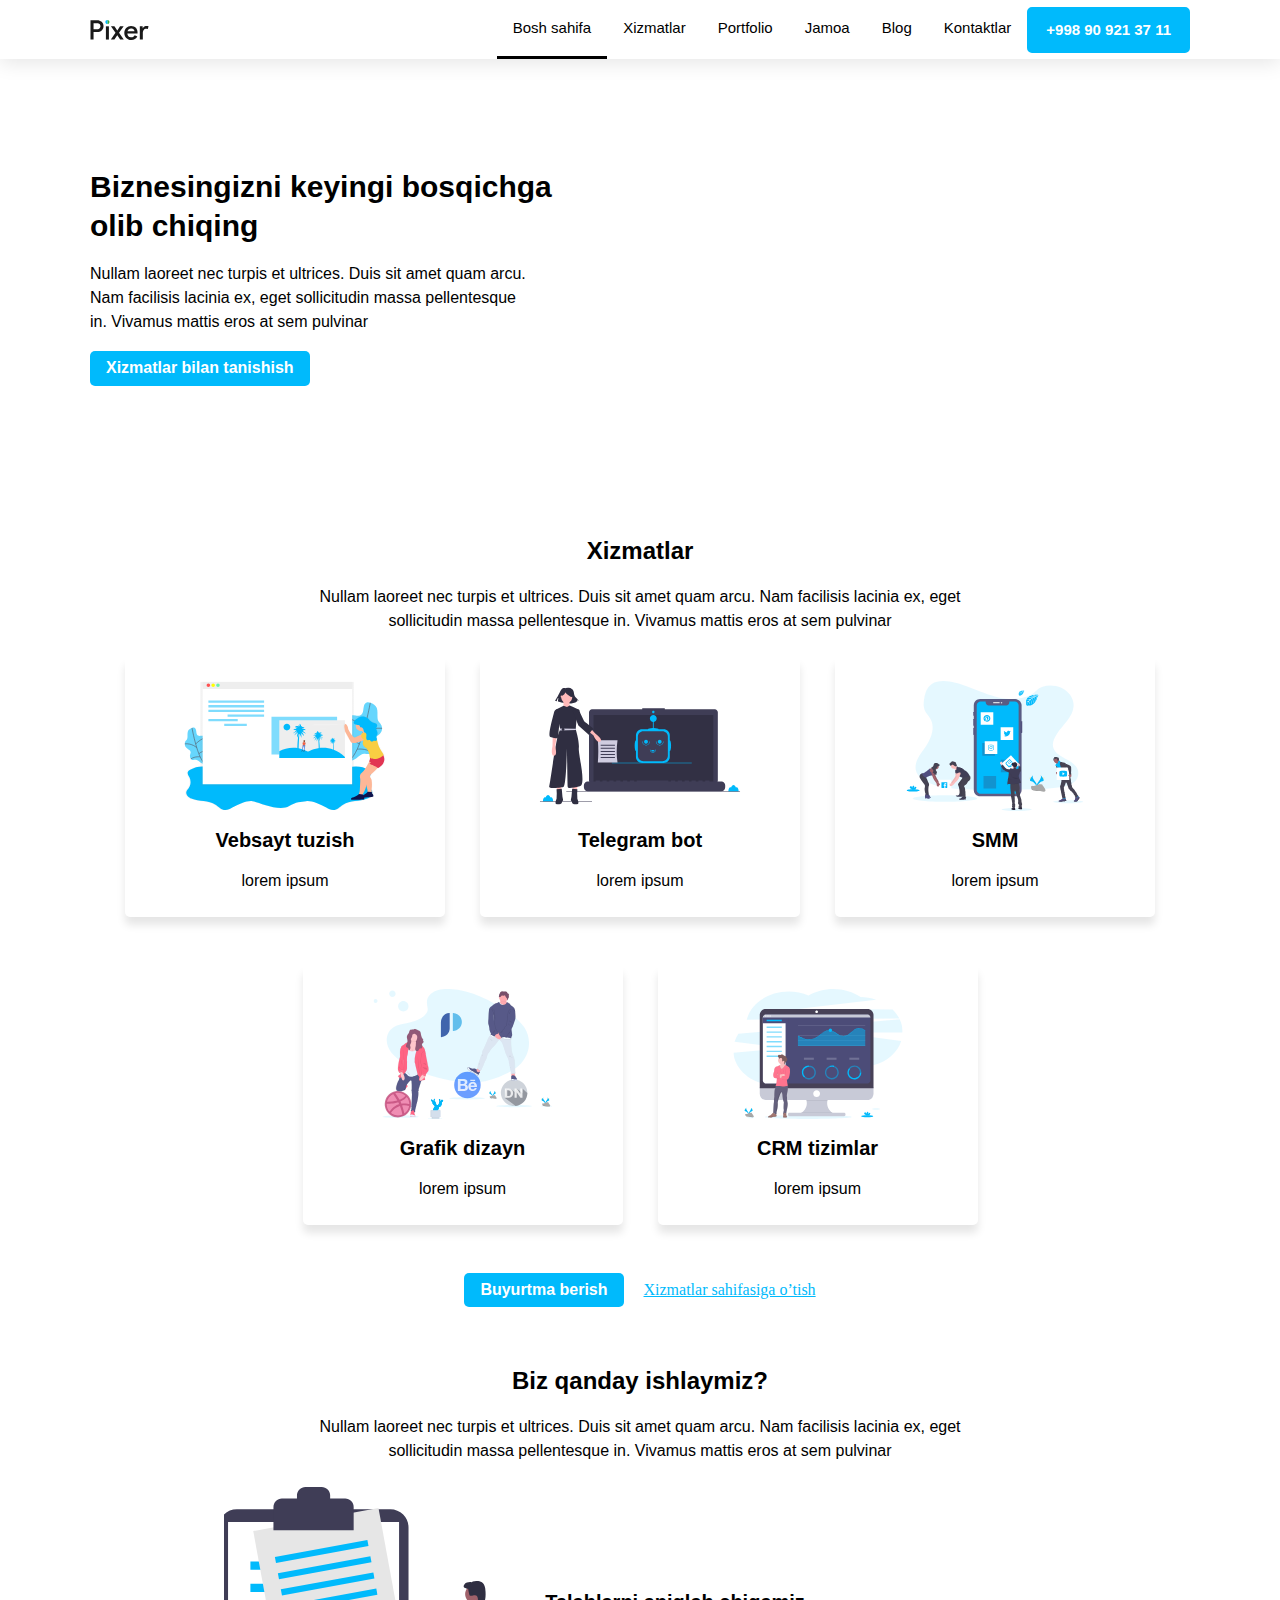
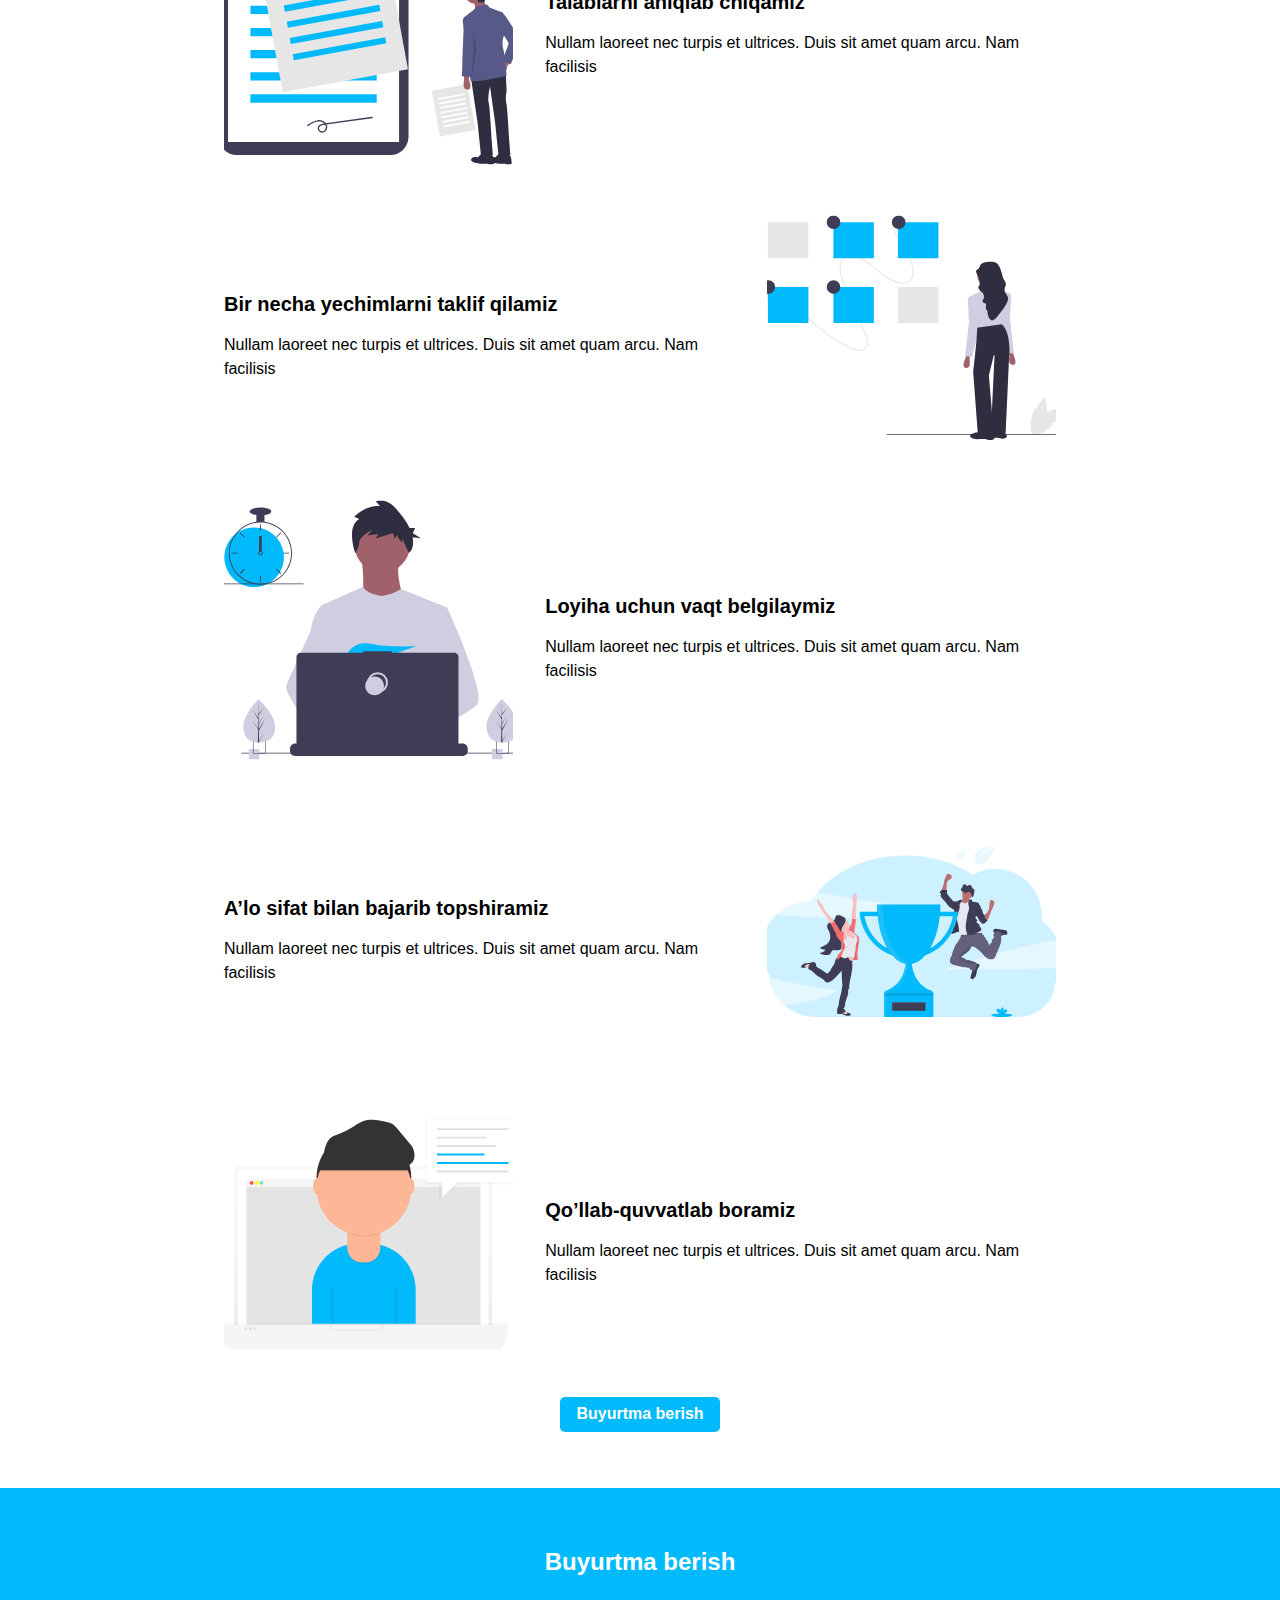
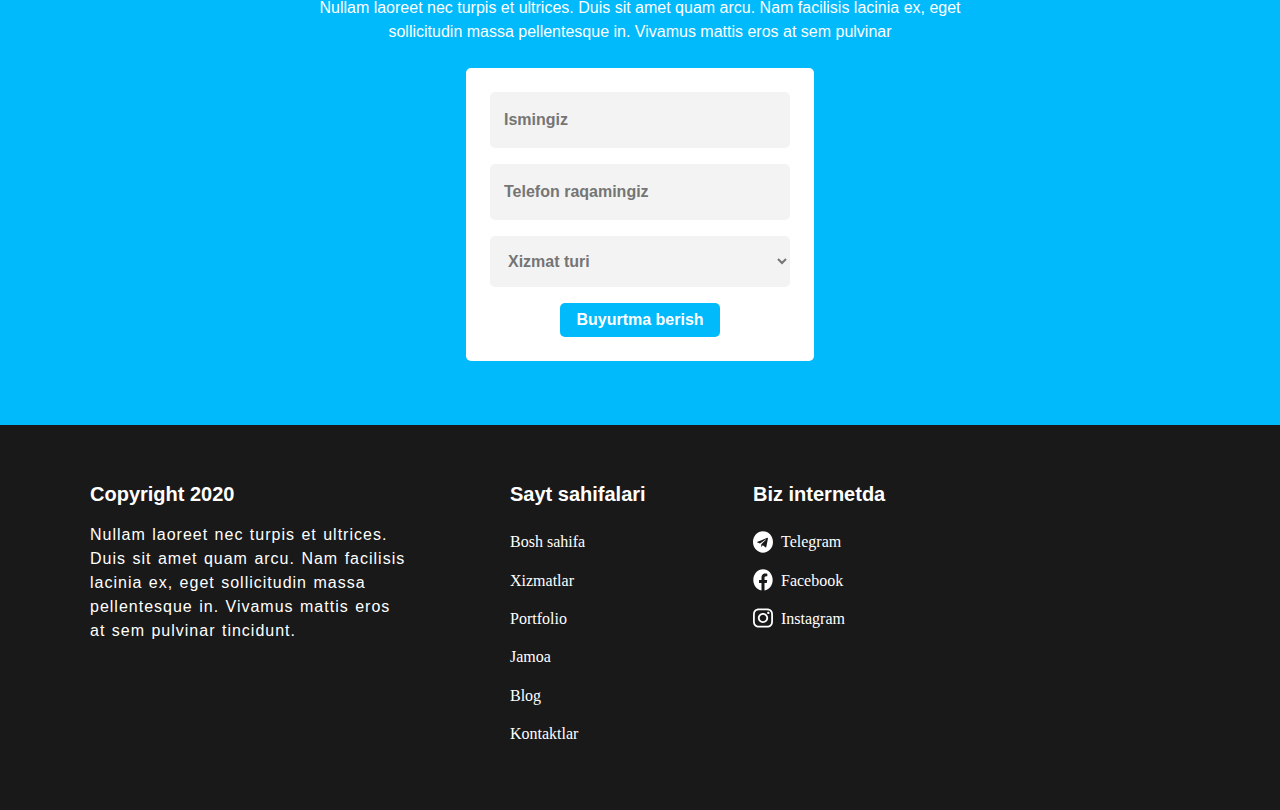
==== commit da35e6d7: "initial commit" ====
--- a/index.html
+++ b/index.html
@@ -7,7 +7,6 @@
     <meta http-equiv="X-UA-Compatible" content="ie=edge">
     <link rel="stylesheet" href="css/normalize.min.css" type="text/css">
     <link rel="stylesheet" href="css/main.min.css" type="text/css">
-    <link rel="stylesheet" href="css/xizmatlar.min.css" type="text/css">
     <title>Pixer | Bosh sahifa</title>
 </head>
 <body>
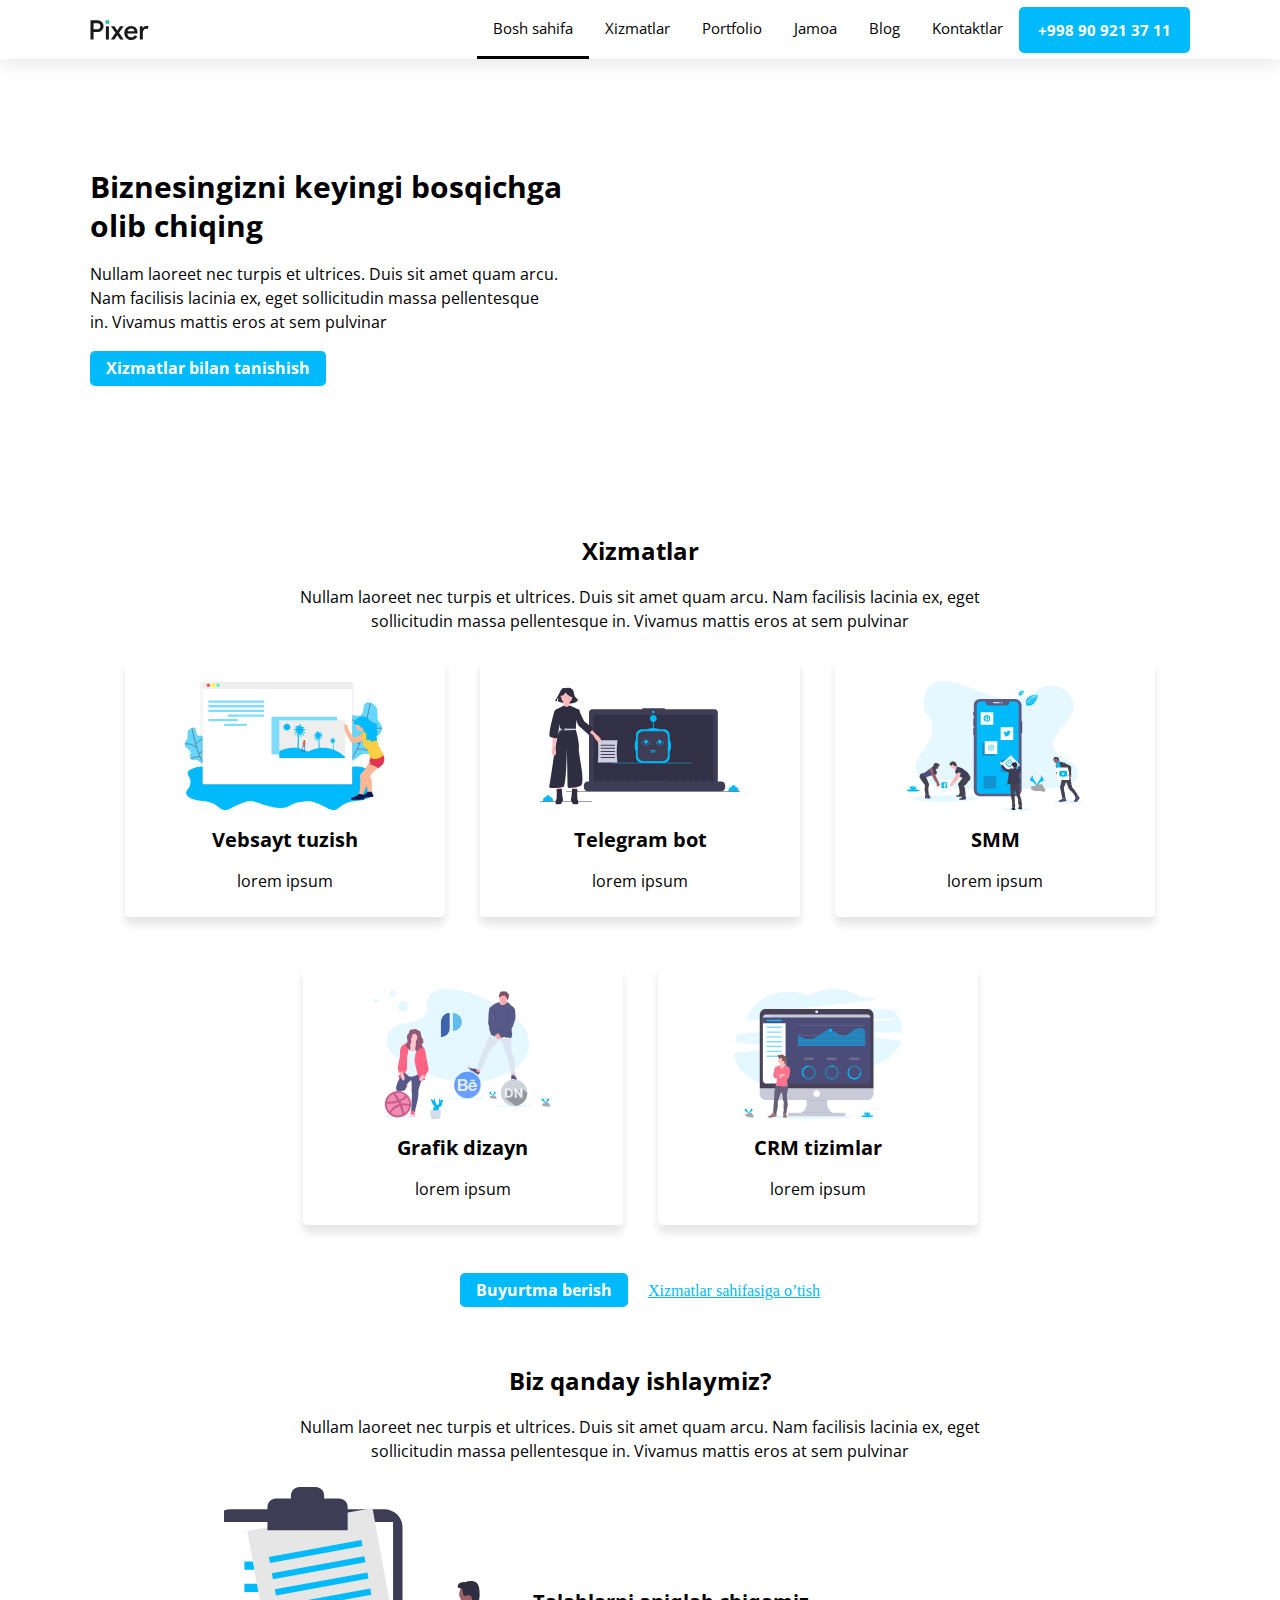
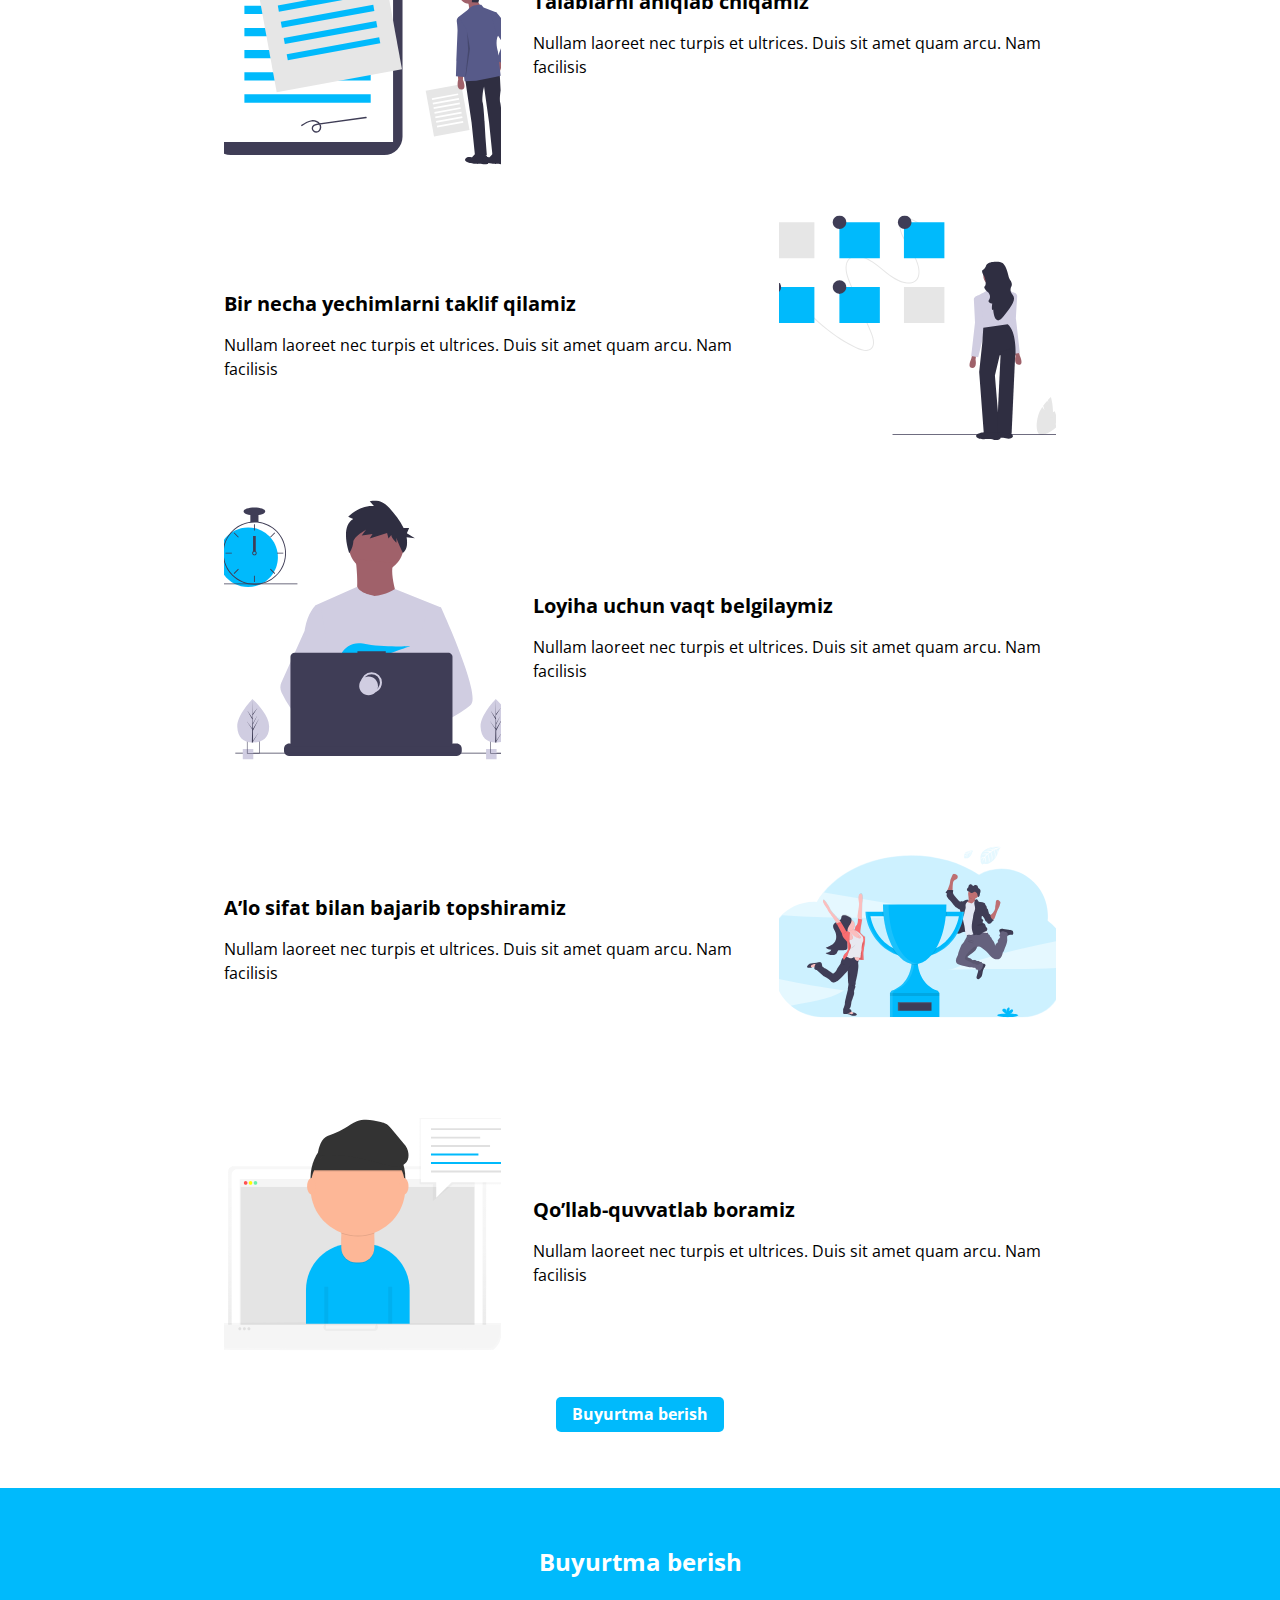
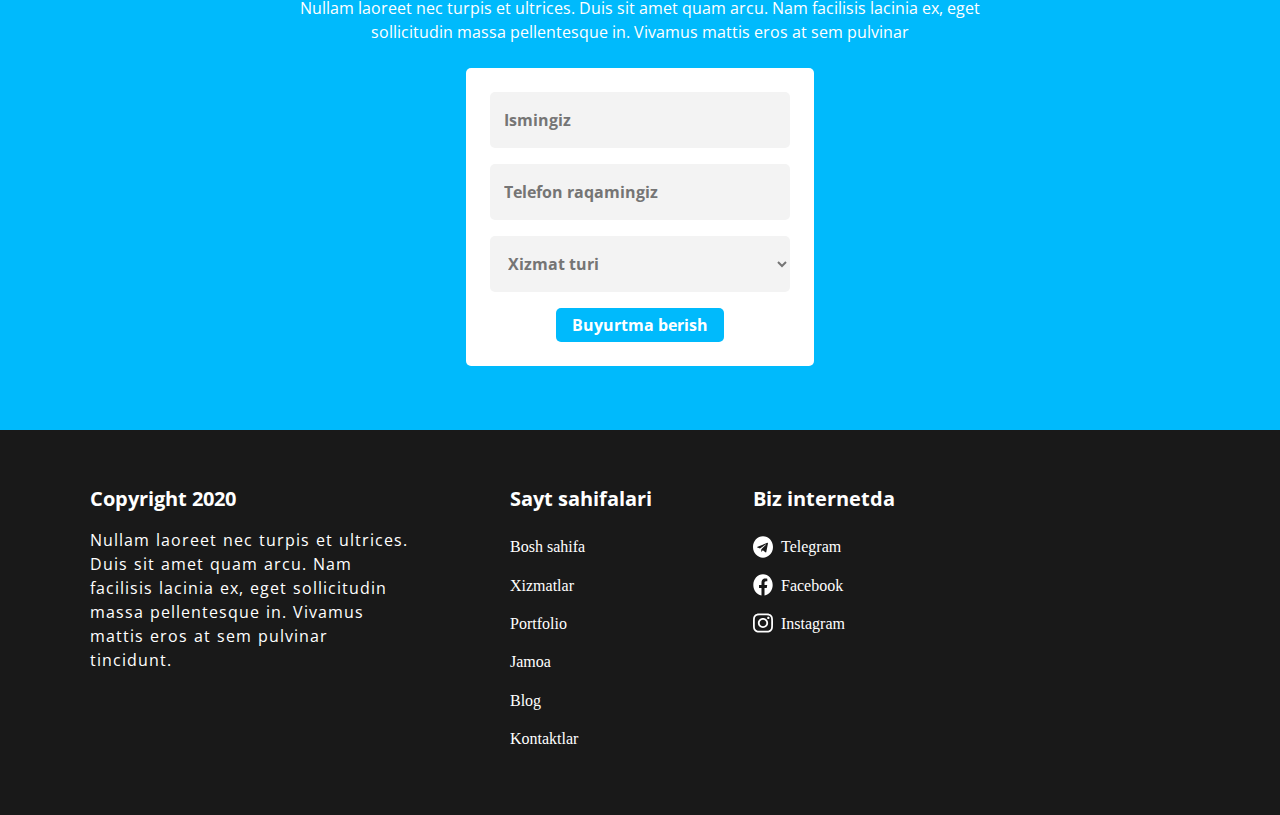
==== commit 032aab93: "initial commit" ====
--- a/index.html
+++ b/index.html
@@ -5,6 +5,8 @@
     <meta name="viewport"
           content="width=device-width, user-scalable=no, initial-scale=1.0, maximum-scale=1.0, minimum-scale=1.0">
     <meta http-equiv="X-UA-Compatible" content="ie=edge">
+    <link rel="preconnect" href="https://fonts.gstatic.com">
+    <link href="https://fonts.googleapis.com/css2?family=Open+Sans:wght@400;700&display=swap" rel="stylesheet">
     <link rel="stylesheet" href="css/normalize.min.css" type="text/css">
     <link rel="stylesheet" href="css/main.min.css" type="text/css">
     <title>Pixer | Bosh sahifa</title>
--- a/css/main.min.css
+++ b/css/main.min.css
@@ -1 +1 @@
-*{margin:0;padding:0;-webkit-box-sizing:border-box;box-sizing:border-box}.container{max-width:1100px;margin:0 auto}ul{list-style:none}a{text-decoration:none}.btn,.nav-link,h1,h2,h3,input,p,select{font-family:sans-serif;font-style:normal;color:#000;font-weight:700}h1{font-size:187.5%;line-height:130%;margin:17px 0}h2{font-size:150%;line-height:150%;text-align:center;padding:56px 0 16px 0}h3{font-size:125%;line-height:130%;text-align:center;margin:16px auto}p{font-weight:400;font-style:normal;font-size:100%;line-height:24px}.border{border-radius:5px}.btn{display:inline-block;padding:8px 16px;border:none;background-color:#00bafc;color:#fff;text-align:center;-webkit-transition:.3s;-o-transition:.3s;transition:.3s}.btn:hover{background-color:rgba(0,186,252,.8)}.btn:active{background-color:rgba(0,186,252,.6)}.active{border-bottom:3px solid #000!important}.active:active{background-color:transparent!important;color:#000!important}.box1,.card{-webkit-box-shadow:0 8px 8px rgba(0,0,0,.1);box-shadow:0 8px 8px rgba(0,0,0,.1)}nav{-webkit-box-shadow:0 4px 20px rgba(0,0,0,.1);box-shadow:0 4px 20px rgba(0,0,0,.1);background-color:#fff}nav .container{display:-webkit-box;display:-ms-flexbox;display:flex;-webkit-box-align:center;-ms-flex-align:center;align-items:center}.nav-brand a{display:block;height:20px;width:60px;cursor:pointer}.nav-menu{margin-left:auto}.nav-brand a:hover{opacity:.8}.nav-brand a:active{opacity:.5}.nav-brand a img{width:100%;height:100%}.nav-menu{display:-webkit-box;display:-ms-flexbox;display:flex;-webkit-box-align:center;-ms-flex-align:center;align-items:center}.nav-link{display:block;padding:16px;text-align:center;font-weight:400;font-size:93.75%;line-height:24px;border-bottom:3px solid transparent;-webkit-transition:.1s;-o-transition:.1s;transition:.1s}.nav-link:hover{border-bottom-color:#000}.nav-link:active{background-color:rgba(25,25,25,.7);border-bottom-color:transparent;color:#fff}.nav-item:last-child .nav-link{padding:8px 16px;background-color:#00bafc;color:#fff;font-weight:700;border:3px solid #00bafc;-webkit-transition:.1s;-o-transition:.1s;transition:.1s}.nav-item:last-child .nav-link:hover{background-color:transparent;color:#00bafc}.nav-item:last-child .nav-link:active{border-color:transparent!important;color:#fff!important;background-color:rgba(0,186,252,.6)!important}#dr{position:relative}.drop-down{position:absolute;top:59px;left:-13px;background-color:#fff;width:122px;padding:8px 0;visibility:hidden;opacity:0;-webkit-transition:.2s;-o-transition:.2s;transition:.2s;-webkit-transform:translateY(5px);-ms-transform:translateY(5px);transform:translateY(5px);-webkit-box-shadow:0 4px 24px rgba(0,0,0,.1);box-shadow:0 4px 24px rgba(0,0,0,.1)}.drop-down .drop-link{display:block;padding:8px 16px;color:#000;-webkit-transition:background-color .3s ease,color .3s ease;-o-transition:background-color .3s ease,color .3s ease;transition:background-color .3s ease,color .3s ease}.drop-down .drop-link:hover{background-color:#00bafc;color:#fff}.drop-down .drop-link:active{background-color:#66d6fd}#dr:hover .drop-down{visibility:visible;-webkit-transform:translateY(0);-ms-transform:translateY(0);transform:translateY(0);opacity:1}.banner .container{display:-webkit-box;display:-ms-flexbox;display:flex;-webkit-box-pack:justify;-ms-flex-pack:justify;justify-content:space-between;-webkit-box-align:center;-ms-flex-align:center;align-items:center}.text-section p{margin-bottom:17px}.frame-section{width:458px;height:258px;margin:80px 0}.frame-section iframe{width:100%;height:100%;border:none}.first-content .container{text-align:center}.first-content p{text-align:center}.link{margin-left:16px;color:#00bafc;text-decoration:underline}.cards{display:-webkit-box;display:-ms-flexbox;display:flex;-webkit-box-pack:center;-ms-flex-pack:center;justify-content:center;-ms-flex-wrap:wrap;flex-wrap:wrap;margin-top:24px}.card{width:320px;height:260px;display:block;text-align:center;margin-left:35px;-webkit-transition:.1s;-o-transition:.1s;transition:.1s}.card:before{content:'';width:202px;height:130px;display:block;background-position:center;background-size:202px 130px;background-repeat:no-repeat;margin:0 auto;margin-top:24px}.card:nth-child(1):before{background-image:url(../img/website-illustration.svg)}.card:nth-child(2):before{background-image:url(../img/bot-illustration.svg)}.card:nth-child(3):before{background-image:url(../img/smm-illustration.svg)}.card:nth-child(4):before{background-image:url(../img/design-illustration.svg)}.card:nth-child(5):before{background-image:url(../img/crm-illustration.svg)}.box1:hover,.card:hover{-webkit-box-shadow:0 12px 21px rgba(0,0,0,.1);box-shadow:0 12px 21px rgba(0,0,0,.1)}.box1:active,.card:active{-webkit-box-shadow:0 4px 4px rgba(0,0,0,.2);box-shadow:0 4px 4px rgba(0,0,0,.2)}.card:first-child,.card:nth-child(4){margin-left:0}.card:nth-child(4),.card:nth-child(5){margin-top:48px;margin-bottom:48px}.card img{margin:24px auto;margin-bottom:0}.second-content .container .mini-sections{display:-webkit-box;display:-ms-flexbox;display:flex;-webkit-box-align:center;-ms-flex-align:center;align-items:center;-webkit-box-orient:vertical;-webkit-box-direction:normal;-ms-flex-direction:column;flex-direction:column}.second-content{text-align:center;padding-bottom:56px}.second-content .container>p{margin-bottom:24px}.section{display:-webkit-box;display:-ms-flexbox;display:flex;-webkit-box-align:center;-ms-flex-align:center;align-items:center;margin-bottom:24px;width:832px;height:278px}.section:nth-child(odd) .section-text{-webkit-box-ordinal-group:3;-ms-flex-order:2;order:2;margin-left:32px}.section:nth-child(even) .section-text{-webkit-box-ordinal-group:2;-ms-flex-order:1;order:1;margin-right:32px}.section::before{content:'';width:300px;height:278px;display:block;background-position:center;background-size:300px 278px;background-repeat:no-repeat}.section:first-child::before{-webkit-box-ordinal-group:2;-ms-flex-order:1;order:1;background-image:url(../img/step-illlustration.svg)}.section:nth-child(2)::before{-webkit-box-ordinal-group:3;-ms-flex-order:2;order:2;background-image:url(../img/step-illlustration2.svg)}.section:nth-child(3)::before{-webkit-box-ordinal-group:2;-ms-flex-order:1;order:1;background-image:url(../img/step-illustration3.svg)}.section:nth-child(4)::before{-webkit-box-ordinal-group:3;-ms-flex-order:2;order:2;background-image:url(../img/champ.svg)}.section:last-child::before{-webkit-box-ordinal-group:2;-ms-flex-order:1;order:1;background-image:url(../img/avat.svg)}.section h3,.section p{text-align:start}.top{background-color:#00bafc;padding-bottom:64px}.top h2,.top p{text-align:center;color:#fff}.form{width:348px;background-color:#fff;padding:24px;text-align:center;margin:24px auto;margin-bottom:0}input,select{width:100%;padding:16px 14px;background-color:#f3f3f3;border:none;font-size:100%;line-height:24px;margin-bottom:16px;border-radius:5px}select{color:#757575}.bottom{background-color:#191919;padding-top:56px;padding-bottom:56px}.bottom .container{display:-webkit-box;display:-ms-flexbox;display:flex}.box{margin-right:100px}.box p{color:#fff;text-align:start;word-spacing:1px;letter-spacing:1px}.box>p:first-child{font-size:20px;line-height:26px;margin-bottom:16px;font-weight:bolder;word-spacing:0;letter-spacing:0}.bottom .box:nth-child(1){width:320px}.bottom .box:nth-child(2){width:143px}.bottom .box:nth-child(3){width:142px}.page-link-left,.page-link-right{color:#fff;padding:10px 0;display:inline-block;font-weight:100;cursor:pointer}.page-link-left:hover,.page-link-right:hover{color:#00bafc}.page-link-left:active,.page-link-right:active{color:#006c94}.page-item-right{display:-webkit-box;display:-ms-flexbox;display:flex;-webkit-box-align:center;-ms-flex-align:center;align-items:center}.page-link-right::before{content:'';background-position:center;background-size:100%;background-repeat:no-repeat;padding:10px;margin-right:8px}.page-item-right:first-child .page-link-right::before{background-image:url(../icon/telegram.svg)}.page-item-right:nth-child(2) .page-link-right::before{background-image:url(../icon/facebook.svg)}.page-item-right:last-child .page-link-right::before{background-image:url(../icon/instagram.svg)}.page-link-right:active::before{opacity:.7}+*{margin:0;padding:0;-webkit-box-sizing:border-box;box-sizing:border-box}.container{max-width:1100px;margin:0 auto}ul{list-style:none}a{text-decoration:none}.btn,.nav-link,h1,h2,h3,input,p,select{font-family:'Open Sans',sans-serif;font-style:normal;color:#000;font-weight:700}h1{font-size:187.5%;line-height:130%;margin:17px 0}h2{font-size:150%;line-height:150%;text-align:center;padding:56px 0 16px 0}h3{font-size:125%;line-height:130%;text-align:center;margin:16px auto}p{font-weight:400;font-style:normal;font-size:100%;line-height:24px}.border{border-radius:5px}.btn{display:inline-block;padding:8px 16px;border:none;background-color:#00bafc;color:#fff;text-align:center;-webkit-transition:.3s;-o-transition:.3s;transition:.3s}.btn:hover{background-color:rgba(0,186,252,.8)}.btn:active{background-color:rgba(0,186,252,.6)}.active{border-bottom:3px solid #000!important}.active:active{background-color:transparent!important;color:#000!important}.box1,.card{-webkit-box-shadow:0 8px 8px rgba(0,0,0,.1);box-shadow:0 8px 8px rgba(0,0,0,.1)}nav{-webkit-box-shadow:0 4px 20px rgba(0,0,0,.1);box-shadow:0 4px 20px rgba(0,0,0,.1);background-color:#fff}nav .container{display:-webkit-box;display:-ms-flexbox;display:flex;-webkit-box-align:center;-ms-flex-align:center;align-items:center}.nav-brand a{display:block;height:20px;width:60px;cursor:pointer}.nav-menu{margin-left:auto}.nav-brand a:hover{opacity:.8}.nav-brand a:active{opacity:.5}.nav-brand a img{width:100%;height:100%}.nav-menu{display:-webkit-box;display:-ms-flexbox;display:flex;-webkit-box-align:center;-ms-flex-align:center;align-items:center}.nav-link{display:block;padding:16px;text-align:center;font-weight:400;font-size:93.75%;line-height:24px;border-bottom:3px solid transparent;-webkit-transition:.1s;-o-transition:.1s;transition:.1s}.nav-link:hover{border-bottom-color:#000}.nav-link:active{background-color:rgba(25,25,25,.7);border-bottom-color:transparent;color:#fff}.nav-item:last-child .nav-link{padding:8px 16px;background-color:#00bafc;color:#fff;font-weight:700;border:3px solid #00bafc;-webkit-transition:.1s;-o-transition:.1s;transition:.1s}.nav-item:last-child .nav-link:hover{background-color:transparent;color:#00bafc}.nav-item:last-child .nav-link:active{border-color:transparent!important;color:#fff!important;background-color:rgba(0,186,252,.6)!important}#dr{position:relative}.drop-down{position:absolute;top:59px;left:-13px;background-color:#fff;width:122px;padding:8px 0;visibility:hidden;opacity:0;-webkit-transition:.2s;-o-transition:.2s;transition:.2s;-webkit-transform:translateY(5px);-ms-transform:translateY(5px);transform:translateY(5px);-webkit-box-shadow:0 4px 24px rgba(0,0,0,.1);box-shadow:0 4px 24px rgba(0,0,0,.1)}.drop-down .drop-link{display:block;padding:8px 16px;color:#000;-webkit-transition:background-color .3s ease,color .3s ease;-o-transition:background-color .3s ease,color .3s ease;transition:background-color .3s ease,color .3s ease}.drop-down .drop-link:hover{background-color:#00bafc;color:#fff}.drop-down .drop-link:active{background-color:#66d6fd}#dr:hover .drop-down{visibility:visible;-webkit-transform:translateY(0);-ms-transform:translateY(0);transform:translateY(0);opacity:1}.banner .container{display:-webkit-box;display:-ms-flexbox;display:flex;-webkit-box-pack:justify;-ms-flex-pack:justify;justify-content:space-between;-webkit-box-align:center;-ms-flex-align:center;align-items:center}.text-section p{margin-bottom:17px}.frame-section{width:458px;height:258px;margin:80px 0}.frame-section iframe{width:100%;height:100%;border:none}.first-content .container{text-align:center}.first-content p{text-align:center}.link{margin-left:16px;color:#00bafc;text-decoration:underline}.cards{display:-webkit-box;display:-ms-flexbox;display:flex;-webkit-box-pack:center;-ms-flex-pack:center;justify-content:center;-ms-flex-wrap:wrap;flex-wrap:wrap;margin-top:24px}.card{width:320px;height:260px;display:block;text-align:center;margin-left:35px;-webkit-transition:.1s;-o-transition:.1s;transition:.1s}.card:before{content:'';width:202px;height:130px;display:block;background-position:center;background-size:202px 130px;background-repeat:no-repeat;margin:0 auto;margin-top:24px}.card:nth-child(1):before{background-image:url(../img/website-illustration.svg)}.card:nth-child(2):before{background-image:url(../img/bot-illustration.svg)}.card:nth-child(3):before{background-image:url(../img/smm-illustration.svg)}.card:nth-child(4):before{background-image:url(../img/design-illustration.svg)}.card:nth-child(5):before{background-image:url(../img/crm-illustration.svg)}.box1:hover,.card:hover{-webkit-box-shadow:0 12px 21px rgba(0,0,0,.1);box-shadow:0 12px 21px rgba(0,0,0,.1)}.box1:active,.card:active{-webkit-box-shadow:0 4px 4px rgba(0,0,0,.2);box-shadow:0 4px 4px rgba(0,0,0,.2)}.card:first-child,.card:nth-child(4){margin-left:0}.card:nth-child(4),.card:nth-child(5){margin-top:48px;margin-bottom:48px}.card img{margin:24px auto;margin-bottom:0}.second-content .container .mini-sections{display:-webkit-box;display:-ms-flexbox;display:flex;-webkit-box-align:center;-ms-flex-align:center;align-items:center;-webkit-box-orient:vertical;-webkit-box-direction:normal;-ms-flex-direction:column;flex-direction:column}.second-content{text-align:center;padding-bottom:56px}.second-content .container>p{margin-bottom:24px}.section{display:-webkit-box;display:-ms-flexbox;display:flex;-webkit-box-align:center;-ms-flex-align:center;align-items:center;margin-bottom:24px;width:832px;height:278px}.section:nth-child(odd) .section-text{-webkit-box-ordinal-group:3;-ms-flex-order:2;order:2;margin-left:32px}.section:nth-child(even) .section-text{-webkit-box-ordinal-group:2;-ms-flex-order:1;order:1;margin-right:32px}.section::before{content:'';width:300px;height:278px;display:block;background-position:center;background-size:300px 278px;background-repeat:no-repeat}.section:first-child::before{-webkit-box-ordinal-group:2;-ms-flex-order:1;order:1;background-image:url(../img/step-illlustration.svg)}.section:nth-child(2)::before{-webkit-box-ordinal-group:3;-ms-flex-order:2;order:2;background-image:url(../img/step-illlustration2.svg)}.section:nth-child(3)::before{-webkit-box-ordinal-group:2;-ms-flex-order:1;order:1;background-image:url(../img/step-illustration3.svg)}.section:nth-child(4)::before{-webkit-box-ordinal-group:3;-ms-flex-order:2;order:2;background-image:url(../img/champ.svg)}.section:last-child::before{-webkit-box-ordinal-group:2;-ms-flex-order:1;order:1;background-image:url(../img/avat.svg)}.section h3,.section p{text-align:start}.top{background-color:#00bafc;padding-bottom:64px}.top h2,.top p{text-align:center;color:#fff}.form{width:348px;background-color:#fff;padding:24px;text-align:center;margin:24px auto;margin-bottom:0}input,select{width:100%;padding:16px 14px;background-color:#f3f3f3;border:none;font-size:100%;line-height:24px;margin-bottom:16px;border-radius:5px}select{color:#757575}.bottom{background-color:#191919;padding-top:56px;padding-bottom:56px}.bottom .container{display:-webkit-box;display:-ms-flexbox;display:flex}.box{margin-right:100px}.box p{color:#fff;text-align:start;word-spacing:1px;letter-spacing:1px}.box>p:first-child{font-size:20px;line-height:26px;margin-bottom:16px;font-weight:bolder;word-spacing:0;letter-spacing:0}.bottom .box:nth-child(1){width:320px}.bottom .box:nth-child(2){width:143px}.bottom .box:nth-child(3){width:142px}.page-link-left,.page-link-right{color:#fff;padding:10px 0;display:inline-block;font-weight:100;cursor:pointer}.page-link-left:hover,.page-link-right:hover{color:#00bafc}.page-link-left:active,.page-link-right:active{color:#006c94}.page-item-right{display:-webkit-box;display:-ms-flexbox;display:flex;-webkit-box-align:center;-ms-flex-align:center;align-items:center}.page-link-right::before{content:'';background-position:center;background-size:100%;background-repeat:no-repeat;padding:10px;margin-right:8px}.page-item-right:first-child .page-link-right::before{background-image:url(../icon/telegram.svg)}.page-item-right:nth-child(2) .page-link-right::before{background-image:url(../icon/facebook.svg)}.page-item-right:last-child .page-link-right::before{background-image:url(../icon/instagram.svg)}.page-link-right:active::before{opacity:.7}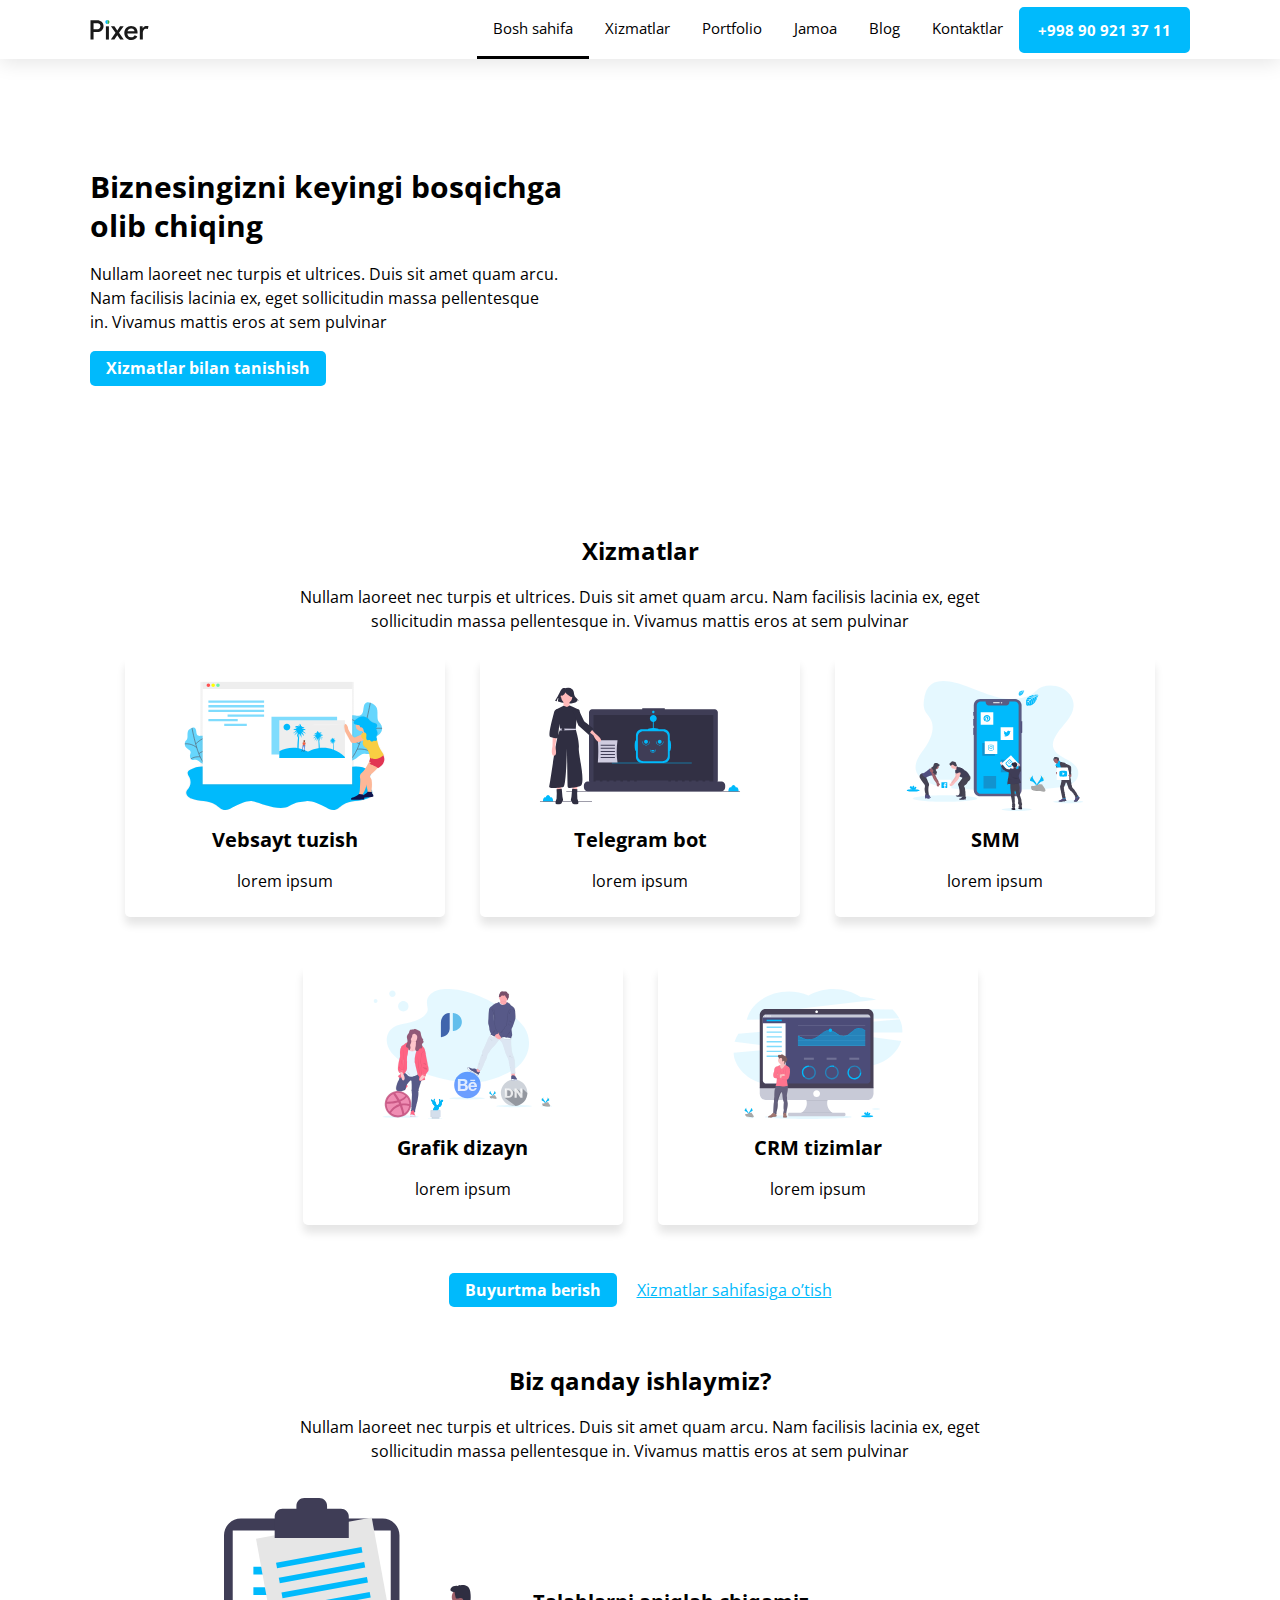
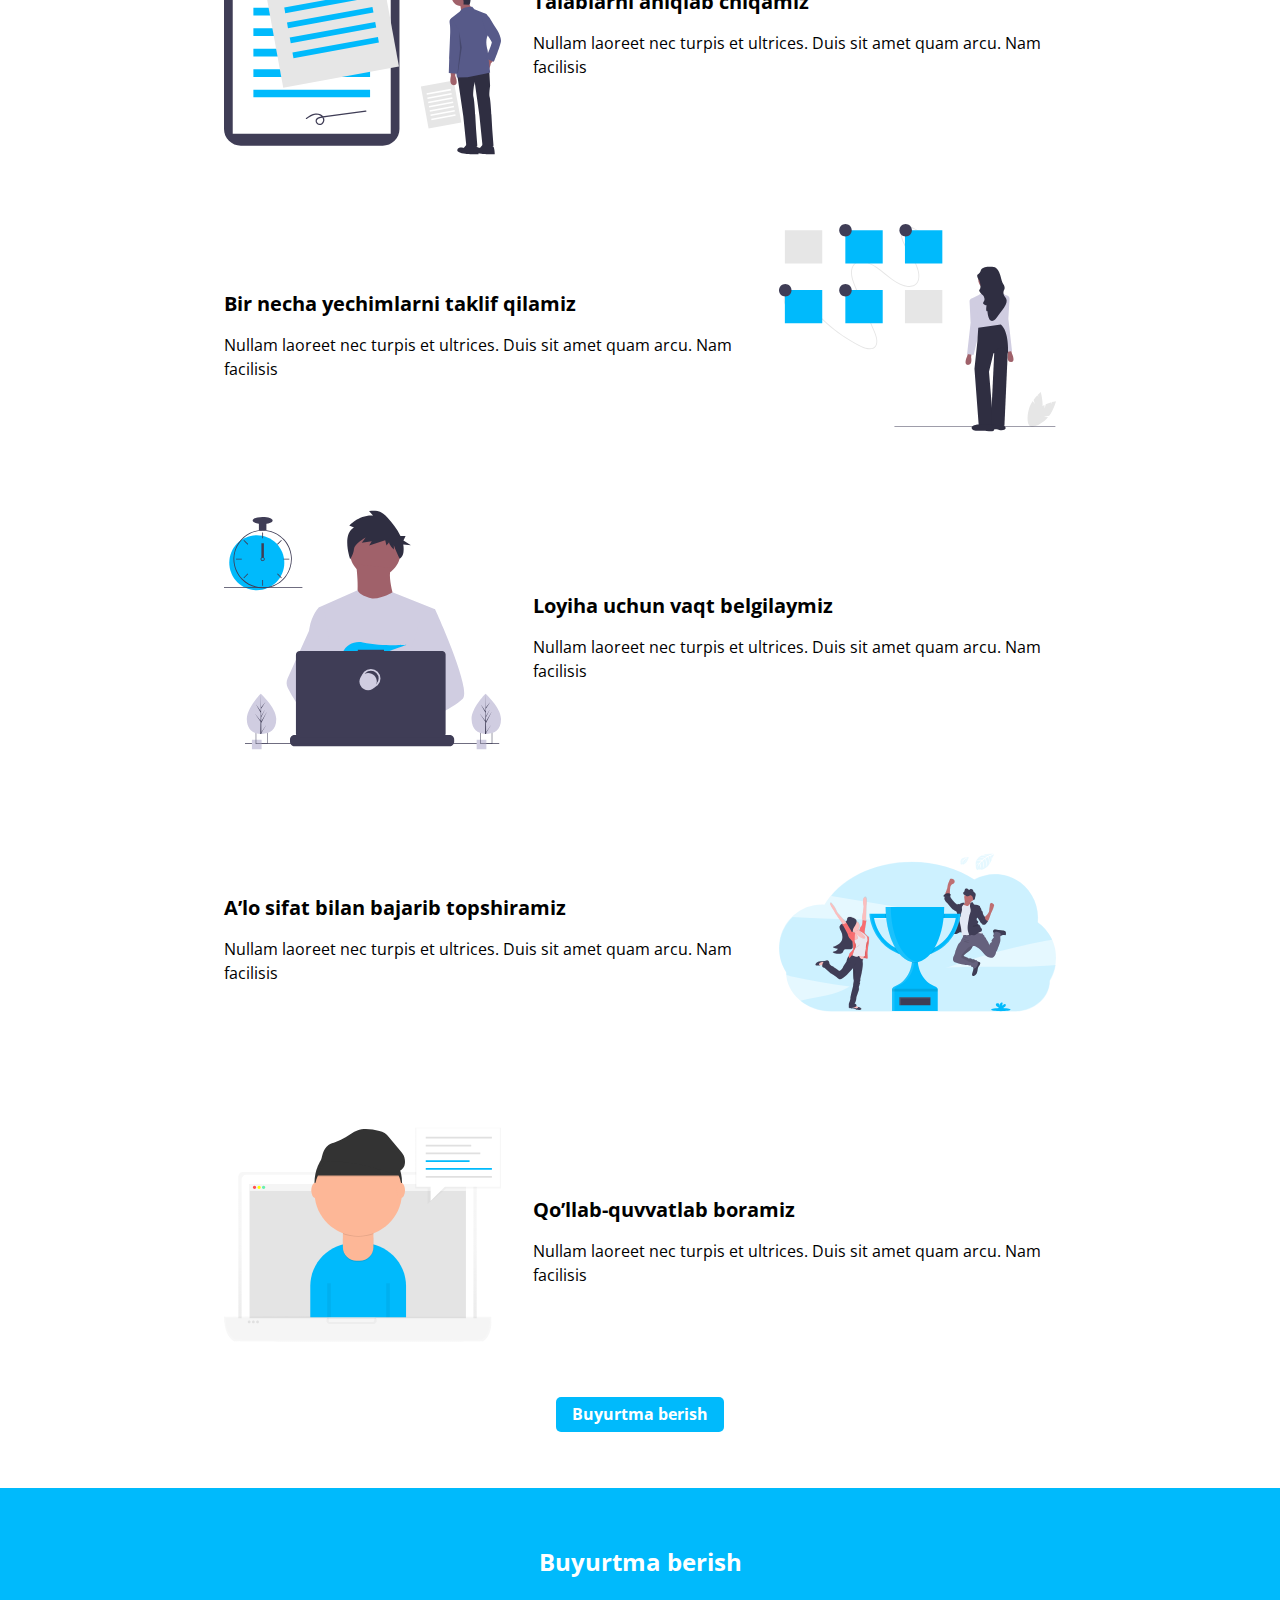
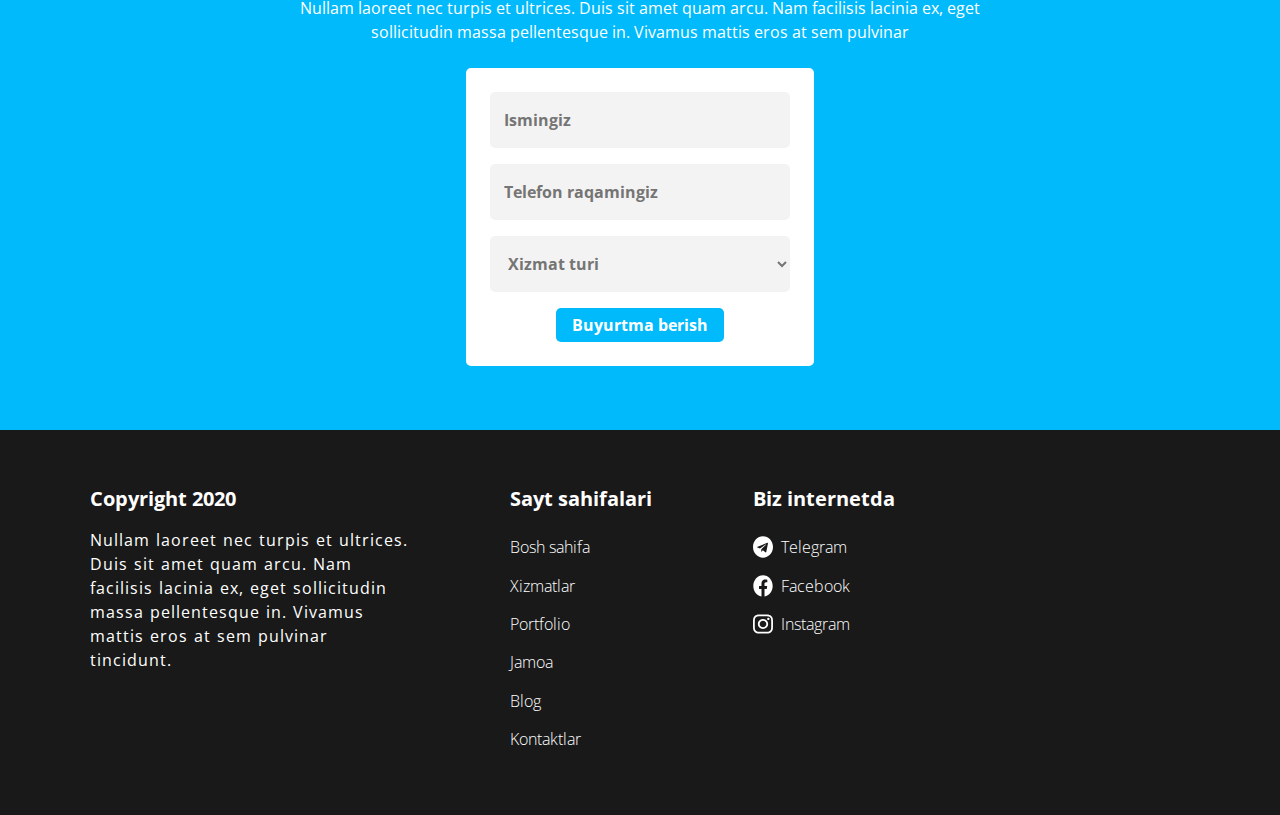
==== commit 1fa3e3aa: "initial commit" ====
--- a/index.html
+++ b/index.html
@@ -184,11 +184,11 @@
                 <p>
                     Nullam laoreet nec turpis et ultrices. Duis sit amet quam arcu. Nam facilisis lacinia ex, eget <br> sollicitudin massa pellentesque in. Vivamus mattis eros at sem pulvinar
                 </p>
-                <form action="#" method="get" class="form border">
-                    <input type="text" placeholder="Ismingiz" required>
-                    <input type="text" placeholder="Telefon raqamingiz" required>
+                <form action="#" method="POST" class="form border">
+                    <input type="text" placeholder="Ismingiz" required name="name" aria-label="Ismingiz">
+                    <input type="tel" placeholder="Telefon raqamingiz" required name="tel" aria-label="Telefon raqamingiz">
                     <select>
-                        <option value="1">Xizmat turi</option>
+                        <option value="xizmat-tiri" selected>Xizmat turi</option>
                     </select>
                     <button type="submit" class="btn border">Buyurtma berish</button>
                 </form>
--- a/css/main.min.css
+++ b/css/main.min.css
@@ -1 +1 @@
-*{margin:0;padding:0;-webkit-box-sizing:border-box;box-sizing:border-box}.container{max-width:1100px;margin:0 auto}ul{list-style:none}a{text-decoration:none}.btn,.nav-link,h1,h2,h3,input,p,select{font-family:'Open Sans',sans-serif;font-style:normal;color:#000;font-weight:700}h1{font-size:187.5%;line-height:130%;margin:17px 0}h2{font-size:150%;line-height:150%;text-align:center;padding:56px 0 16px 0}h3{font-size:125%;line-height:130%;text-align:center;margin:16px auto}p{font-weight:400;font-style:normal;font-size:100%;line-height:24px}.border{border-radius:5px}.btn{display:inline-block;padding:8px 16px;border:none;background-color:#00bafc;color:#fff;text-align:center;-webkit-transition:.3s;-o-transition:.3s;transition:.3s}.btn:hover{background-color:rgba(0,186,252,.8)}.btn:active{background-color:rgba(0,186,252,.6)}.active{border-bottom:3px solid #000!important}.active:active{background-color:transparent!important;color:#000!important}.box1,.card{-webkit-box-shadow:0 8px 8px rgba(0,0,0,.1);box-shadow:0 8px 8px rgba(0,0,0,.1)}nav{-webkit-box-shadow:0 4px 20px rgba(0,0,0,.1);box-shadow:0 4px 20px rgba(0,0,0,.1);background-color:#fff}nav .container{display:-webkit-box;display:-ms-flexbox;display:flex;-webkit-box-align:center;-ms-flex-align:center;align-items:center}.nav-brand a{display:block;height:20px;width:60px;cursor:pointer}.nav-menu{margin-left:auto}.nav-brand a:hover{opacity:.8}.nav-brand a:active{opacity:.5}.nav-brand a img{width:100%;height:100%}.nav-menu{display:-webkit-box;display:-ms-flexbox;display:flex;-webkit-box-align:center;-ms-flex-align:center;align-items:center}.nav-link{display:block;padding:16px;text-align:center;font-weight:400;font-size:93.75%;line-height:24px;border-bottom:3px solid transparent;-webkit-transition:.1s;-o-transition:.1s;transition:.1s}.nav-link:hover{border-bottom-color:#000}.nav-link:active{background-color:rgba(25,25,25,.7);border-bottom-color:transparent;color:#fff}.nav-item:last-child .nav-link{padding:8px 16px;background-color:#00bafc;color:#fff;font-weight:700;border:3px solid #00bafc;-webkit-transition:.1s;-o-transition:.1s;transition:.1s}.nav-item:last-child .nav-link:hover{background-color:transparent;color:#00bafc}.nav-item:last-child .nav-link:active{border-color:transparent!important;color:#fff!important;background-color:rgba(0,186,252,.6)!important}#dr{position:relative}.drop-down{position:absolute;top:59px;left:-13px;background-color:#fff;width:122px;padding:8px 0;visibility:hidden;opacity:0;-webkit-transition:.2s;-o-transition:.2s;transition:.2s;-webkit-transform:translateY(5px);-ms-transform:translateY(5px);transform:translateY(5px);-webkit-box-shadow:0 4px 24px rgba(0,0,0,.1);box-shadow:0 4px 24px rgba(0,0,0,.1)}.drop-down .drop-link{display:block;padding:8px 16px;color:#000;-webkit-transition:background-color .3s ease,color .3s ease;-o-transition:background-color .3s ease,color .3s ease;transition:background-color .3s ease,color .3s ease}.drop-down .drop-link:hover{background-color:#00bafc;color:#fff}.drop-down .drop-link:active{background-color:#66d6fd}#dr:hover .drop-down{visibility:visible;-webkit-transform:translateY(0);-ms-transform:translateY(0);transform:translateY(0);opacity:1}.banner .container{display:-webkit-box;display:-ms-flexbox;display:flex;-webkit-box-pack:justify;-ms-flex-pack:justify;justify-content:space-between;-webkit-box-align:center;-ms-flex-align:center;align-items:center}.text-section p{margin-bottom:17px}.frame-section{width:458px;height:258px;margin:80px 0}.frame-section iframe{width:100%;height:100%;border:none}.first-content .container{text-align:center}.first-content p{text-align:center}.link{margin-left:16px;color:#00bafc;text-decoration:underline}.cards{display:-webkit-box;display:-ms-flexbox;display:flex;-webkit-box-pack:center;-ms-flex-pack:center;justify-content:center;-ms-flex-wrap:wrap;flex-wrap:wrap;margin-top:24px}.card{width:320px;height:260px;display:block;text-align:center;margin-left:35px;-webkit-transition:.1s;-o-transition:.1s;transition:.1s}.card:before{content:'';width:202px;height:130px;display:block;background-position:center;background-size:202px 130px;background-repeat:no-repeat;margin:0 auto;margin-top:24px}.card:nth-child(1):before{background-image:url(../img/website-illustration.svg)}.card:nth-child(2):before{background-image:url(../img/bot-illustration.svg)}.card:nth-child(3):before{background-image:url(../img/smm-illustration.svg)}.card:nth-child(4):before{background-image:url(../img/design-illustration.svg)}.card:nth-child(5):before{background-image:url(../img/crm-illustration.svg)}.box1:hover,.card:hover{-webkit-box-shadow:0 12px 21px rgba(0,0,0,.1);box-shadow:0 12px 21px rgba(0,0,0,.1)}.box1:active,.card:active{-webkit-box-shadow:0 4px 4px rgba(0,0,0,.2);box-shadow:0 4px 4px rgba(0,0,0,.2)}.card:first-child,.card:nth-child(4){margin-left:0}.card:nth-child(4),.card:nth-child(5){margin-top:48px;margin-bottom:48px}.card img{margin:24px auto;margin-bottom:0}.second-content .container .mini-sections{display:-webkit-box;display:-ms-flexbox;display:flex;-webkit-box-align:center;-ms-flex-align:center;align-items:center;-webkit-box-orient:vertical;-webkit-box-direction:normal;-ms-flex-direction:column;flex-direction:column}.second-content{text-align:center;padding-bottom:56px}.second-content .container>p{margin-bottom:24px}.section{display:-webkit-box;display:-ms-flexbox;display:flex;-webkit-box-align:center;-ms-flex-align:center;align-items:center;margin-bottom:24px;width:832px;height:278px}.section:nth-child(odd) .section-text{-webkit-box-ordinal-group:3;-ms-flex-order:2;order:2;margin-left:32px}.section:nth-child(even) .section-text{-webkit-box-ordinal-group:2;-ms-flex-order:1;order:1;margin-right:32px}.section::before{content:'';width:300px;height:278px;display:block;background-position:center;background-size:300px 278px;background-repeat:no-repeat}.section:first-child::before{-webkit-box-ordinal-group:2;-ms-flex-order:1;order:1;background-image:url(../img/step-illlustration.svg)}.section:nth-child(2)::before{-webkit-box-ordinal-group:3;-ms-flex-order:2;order:2;background-image:url(../img/step-illlustration2.svg)}.section:nth-child(3)::before{-webkit-box-ordinal-group:2;-ms-flex-order:1;order:1;background-image:url(../img/step-illustration3.svg)}.section:nth-child(4)::before{-webkit-box-ordinal-group:3;-ms-flex-order:2;order:2;background-image:url(../img/champ.svg)}.section:last-child::before{-webkit-box-ordinal-group:2;-ms-flex-order:1;order:1;background-image:url(../img/avat.svg)}.section h3,.section p{text-align:start}.top{background-color:#00bafc;padding-bottom:64px}.top h2,.top p{text-align:center;color:#fff}.form{width:348px;background-color:#fff;padding:24px;text-align:center;margin:24px auto;margin-bottom:0}input,select{width:100%;padding:16px 14px;background-color:#f3f3f3;border:none;font-size:100%;line-height:24px;margin-bottom:16px;border-radius:5px}select{color:#757575}.bottom{background-color:#191919;padding-top:56px;padding-bottom:56px}.bottom .container{display:-webkit-box;display:-ms-flexbox;display:flex}.box{margin-right:100px}.box p{color:#fff;text-align:start;word-spacing:1px;letter-spacing:1px}.box>p:first-child{font-size:20px;line-height:26px;margin-bottom:16px;font-weight:bolder;word-spacing:0;letter-spacing:0}.bottom .box:nth-child(1){width:320px}.bottom .box:nth-child(2){width:143px}.bottom .box:nth-child(3){width:142px}.page-link-left,.page-link-right{color:#fff;padding:10px 0;display:inline-block;font-weight:100;cursor:pointer}.page-link-left:hover,.page-link-right:hover{color:#00bafc}.page-link-left:active,.page-link-right:active{color:#006c94}.page-item-right{display:-webkit-box;display:-ms-flexbox;display:flex;-webkit-box-align:center;-ms-flex-align:center;align-items:center}.page-link-right::before{content:'';background-position:center;background-size:100%;background-repeat:no-repeat;padding:10px;margin-right:8px}.page-item-right:first-child .page-link-right::before{background-image:url(../icon/telegram.svg)}.page-item-right:nth-child(2) .page-link-right::before{background-image:url(../icon/facebook.svg)}.page-item-right:last-child .page-link-right::before{background-image:url(../icon/instagram.svg)}.page-link-right:active::before{opacity:.7}+*{margin:0;padding:0;-webkit-box-sizing:border-box;box-sizing:border-box}body{font-family:'Open Sans',sans-serif;}.container{max-width:1100px;margin:0 auto}ul{list-style:none}a{text-decoration:none}.btn,.nav-link,h1,h2,h3,input,p,select{font-style:normal;color:#000;font-weight:700}h1{font-size:187.5%;line-height:130%;margin:17px 0}h2{font-size:150%;line-height:150%;text-align:center;padding:56px 0 16px 0}h3{font-size:125%;line-height:130%;text-align:center;margin:16px auto}p{font-weight:400;font-style:normal;font-size:100%;line-height:24px}.border{border-radius:5px}.btn{display:inline-block;padding:8px 16px;border:none;background-color:#00bafc;color:#fff;text-align:center;-webkit-transition:.3s;-o-transition:.3s;transition:.3s}.btn:hover{background-color:rgba(0,186,252,.8)}.btn:active{background-color:rgba(0,186,252,.6)}.active{border-bottom:3px solid #000!important}.active:active{background-color:transparent!important;color:#000!important}.box1,.card{-webkit-box-shadow:0 8px 8px rgba(0,0,0,.1);box-shadow:0 8px 8px rgba(0,0,0,.1)}nav{-webkit-box-shadow:0 4px 20px rgba(0,0,0,.1);box-shadow:0 4px 20px rgba(0,0,0,.1);background-color:#fff}nav .container{display:-webkit-box;display:-ms-flexbox;display:flex;-webkit-box-align:center;-ms-flex-align:center;align-items:center}.nav-brand a{display:block;height:20px;width:60px;cursor:pointer}.nav-menu{margin-left:auto}.nav-brand a:hover{opacity:.8}.nav-brand a:active{opacity:.5}.nav-brand a img{width:100%;height:100%}.nav-menu{display:-webkit-box;display:-ms-flexbox;display:flex;-webkit-box-align:center;-ms-flex-align:center;align-items:center}.nav-link{display:block;padding:16px;text-align:center;font-weight:400;font-size:93.75%;line-height:24px;border-bottom:3px solid transparent;-webkit-transition:.1s;-o-transition:.1s;transition:.1s}.nav-link:hover{border-bottom-color:#000}.nav-link:active{background-color:rgba(25,25,25,.7);border-bottom-color:transparent;color:#fff}.nav-item:last-child .nav-link{padding:8px 16px;background-color:#00bafc;color:#fff;font-weight:700;border:3px solid #00bafc;-webkit-transition:.1s;-o-transition:.1s;transition:.1s}.nav-item:last-child .nav-link:hover{background-color:transparent;color:#00bafc}.nav-item:last-child .nav-link:active{border-color:transparent!important;color:#fff!important;background-color:rgba(0,186,252,.6)!important}#dr{position:relative}.drop-down{position:absolute;top:59px;left:-13px;background-color:#fff;width:122px;padding:8px 0;visibility:hidden;opacity:0;-webkit-transition:.2s;-o-transition:.2s;transition:.2s;-webkit-transform:translateY(5px);-ms-transform:translateY(5px);transform:translateY(5px);-webkit-box-shadow:0 4px 24px rgba(0,0,0,.1);box-shadow:0 4px 24px rgba(0,0,0,.1)}.drop-down .drop-link{display:block;padding:8px 16px;color:#000;-webkit-transition:background-color .3s ease,color .3s ease;-o-transition:background-color .3s ease,color .3s ease;transition:background-color .3s ease,color .3s ease}.drop-down .drop-link:hover{background-color:#00bafc;color:#fff}.drop-down .drop-link:active{background-color:#66d6fd}#dr:hover .drop-down{visibility:visible;-webkit-transform:translateY(0);-ms-transform:translateY(0);transform:translateY(0);opacity:1}.banner .container{display:-webkit-box;display:-ms-flexbox;display:flex;-webkit-box-pack:justify;-ms-flex-pack:justify;justify-content:space-between;-webkit-box-align:center;-ms-flex-align:center;align-items:center}.text-section p{margin-bottom:17px}.frame-section{width:458px;height:258px;margin:80px 0}.frame-section iframe{width:100%;height:100%;border:none}.first-content .container{text-align:center}.first-content p{text-align:center}.link{margin-left:16px;color:#00bafc;text-decoration:underline}.cards{display:-webkit-box;display:-ms-flexbox;display:flex;-webkit-box-pack:center;-ms-flex-pack:center;justify-content:center;-ms-flex-wrap:wrap;flex-wrap:wrap;margin-top:24px}.card{width:320px;height:260px;display:block;text-align:center;margin-left:35px;-webkit-transition:.1s;-o-transition:.1s;transition:.1s}.card:before{content:'';width:202px;height:130px;display:block;background-position:center;background-size:202px 130px;background-repeat:no-repeat;margin:0 auto;margin-top:24px}.card:nth-child(1):before{background-image:url(../img/website-illustration.svg)}.card:nth-child(2):before{background-image:url(../img/bot-illustration.svg)}.card:nth-child(3):before{background-image:url(../img/smm-illustration.svg)}.card:nth-child(4):before{background-image:url(../img/design-illustration.svg)}.card:nth-child(5):before{background-image:url(../img/crm-illustration.svg)}.box1:hover,.card:hover{-webkit-box-shadow:0 12px 21px rgba(0,0,0,.1);box-shadow:0 12px 21px rgba(0,0,0,.1)}.box1:active,.card:active{-webkit-box-shadow:0 4px 4px rgba(0,0,0,.2);box-shadow:0 4px 4px rgba(0,0,0,.2)}.card:first-child,.card:nth-child(4){margin-left:0}.card:nth-child(4),.card:nth-child(5){margin-top:48px;margin-bottom:48px}.card img{margin:24px auto;margin-bottom:0}.second-content .container .mini-sections{display:-webkit-box;display:-ms-flexbox;display:flex;-webkit-box-align:center;-ms-flex-align:center;align-items:center;-webkit-box-orient:vertical;-webkit-box-direction:normal;-ms-flex-direction:column;flex-direction:column}.second-content{text-align:center;padding-bottom:56px}.second-content .container>p{margin-bottom:24px}.section{display:-webkit-box;display:-ms-flexbox;display:flex;-webkit-box-align:center;-ms-flex-align:center;align-items:center;margin-bottom:24px;width:832px;height:278px}.section:nth-child(odd) .section-text{-webkit-box-ordinal-group:3;-ms-flex-order:2;order:2;margin-left:32px}.section:nth-child(even) .section-text{-webkit-box-ordinal-group:2;-ms-flex-order:1;order:1;margin-right:32px}.section::before{content:'';width:300px;height:278px;display:block;background-position:center;background-size:100%;background-repeat:no-repeat}.section:first-child::before{-webkit-box-ordinal-group:2;-ms-flex-order:1;order:1;background-image:url(../img/step-illlustration.svg)}.section:nth-child(2)::before{-webkit-box-ordinal-group:3;-ms-flex-order:2;order:2;background-image:url(../img/step-illlustration2.svg)}.section:nth-child(3)::before{-webkit-box-ordinal-group:2;-ms-flex-order:1;order:1;background-image:url(../img/step-illustration3.svg)}.section:nth-child(4)::before{-webkit-box-ordinal-group:3;-ms-flex-order:2;order:2;background-image:url(../img/champ.svg)}.section:last-child::before{-webkit-box-ordinal-group:2;-ms-flex-order:1;order:1;background-image:url(../img/avat.svg)}.section h3,.section p{text-align:start}.top{background-color:#00bafc;padding-bottom:64px}.top h2,.top p{text-align:center;color:#fff}.form{width:348px;background-color:#fff;padding:24px;text-align:center;margin:24px auto;margin-bottom:0}input,select{width:100%;padding:16px 14px;background-color:#f3f3f3;border:none;font-size:100%;line-height:24px;margin-bottom:16px;border-radius:5px}select{color:#757575}.bottom{background-color:#191919;padding-top:56px;padding-bottom:56px}.bottom .container{display:-webkit-box;display:-ms-flexbox;display:flex}.box{margin-right:100px}.box p{color:#fff;text-align:start;word-spacing:1px;letter-spacing:1px}.box>p:first-child{font-size:20px;line-height:26px;margin-bottom:16px;font-weight:bolder;word-spacing:0;letter-spacing:0}.bottom .box:nth-child(1){width:320px}.bottom .box:nth-child(2){width:143px}.bottom .box:nth-child(3){width:142px}.page-link-left,.page-link-right{color:#fff;padding:10px 0;display:inline-block;font-weight:100;cursor:pointer}.page-link-left:hover,.page-link-right:hover{color:#00bafc}.page-link-left:active,.page-link-right:active{color:#006c94}.page-item-right{display:-webkit-box;display:-ms-flexbox;display:flex;-webkit-box-align:center;-ms-flex-align:center;align-items:center}.page-link-right::before{content:'';background-position:center;background-size:100%;background-repeat:no-repeat;padding:10px;margin-right:8px}.page-item-right:first-child .page-link-right::before{background-image:url(../icon/telegram.svg)}.page-item-right:nth-child(2) .page-link-right::before{background-image:url(../icon/facebook.svg)}.page-item-right:last-child .page-link-right::before{background-image:url(../icon/instagram.svg)}.page-link-right:active::before{opacity:.7}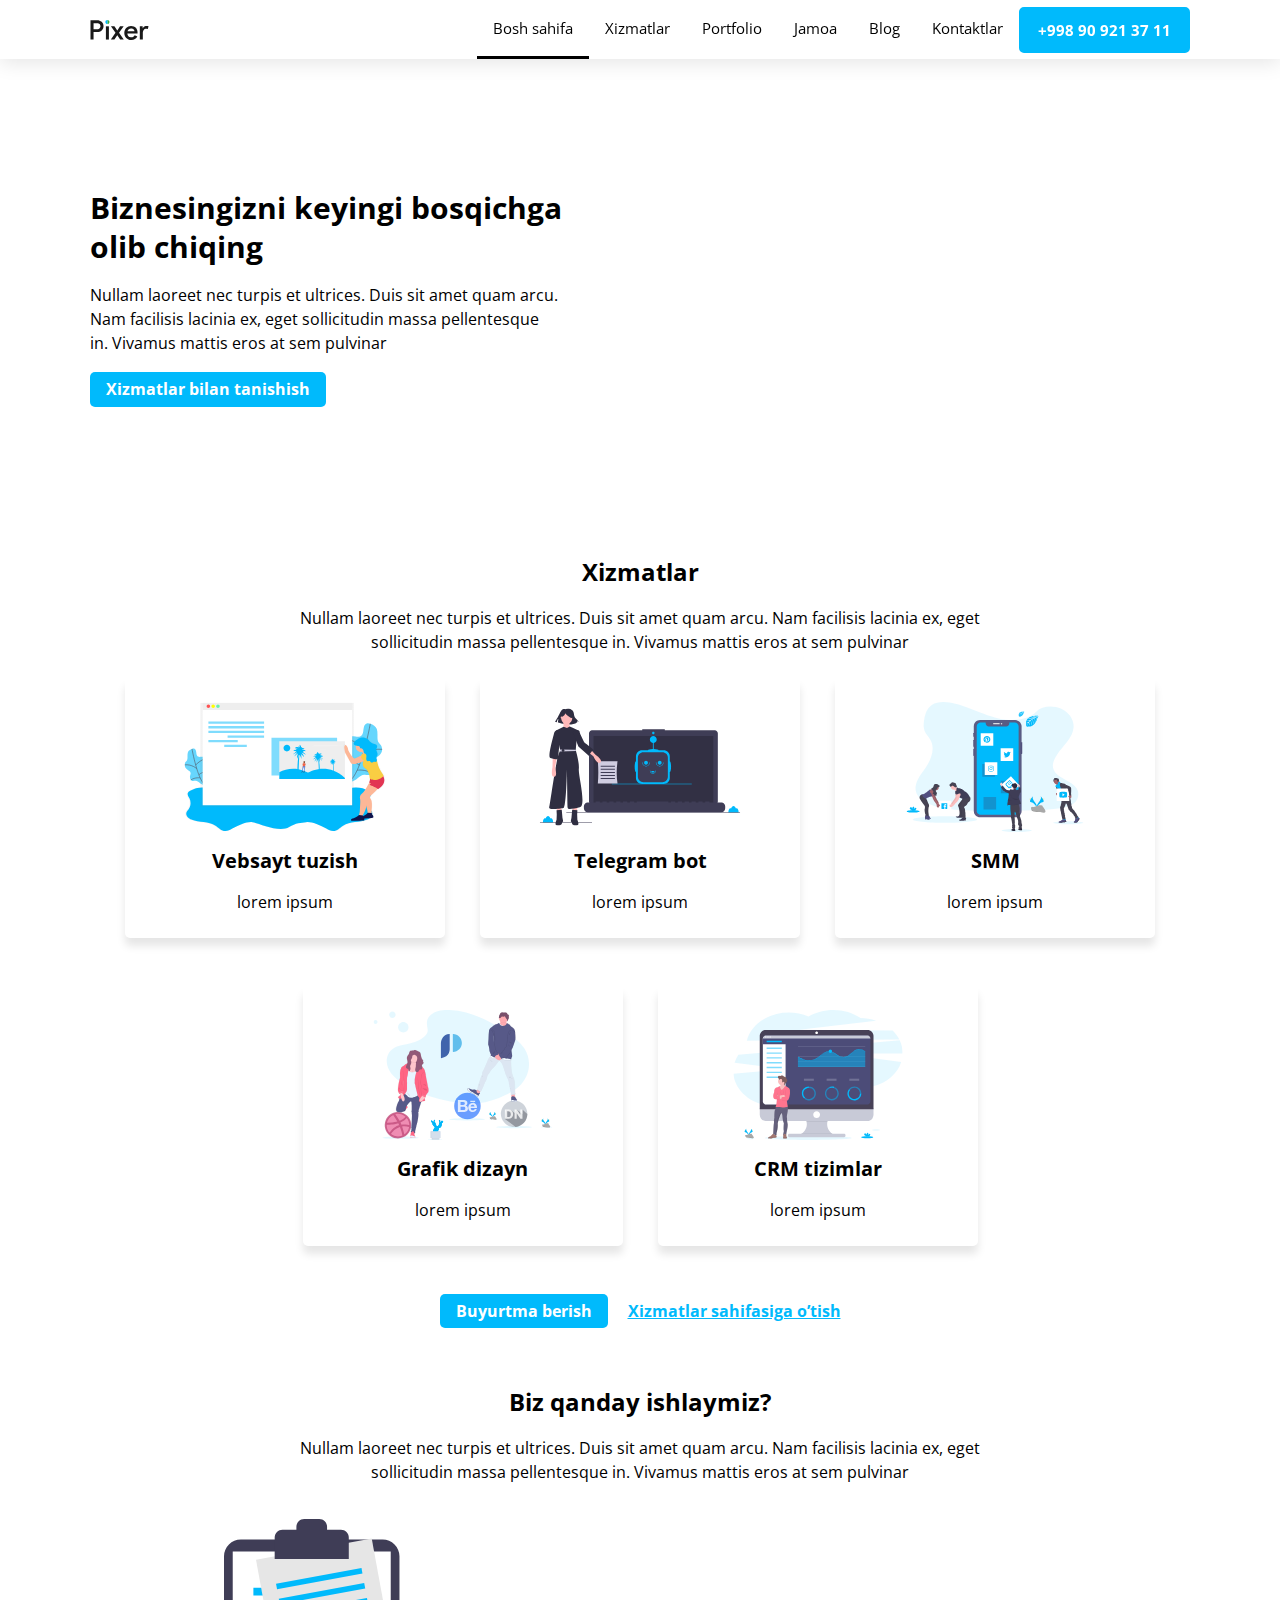
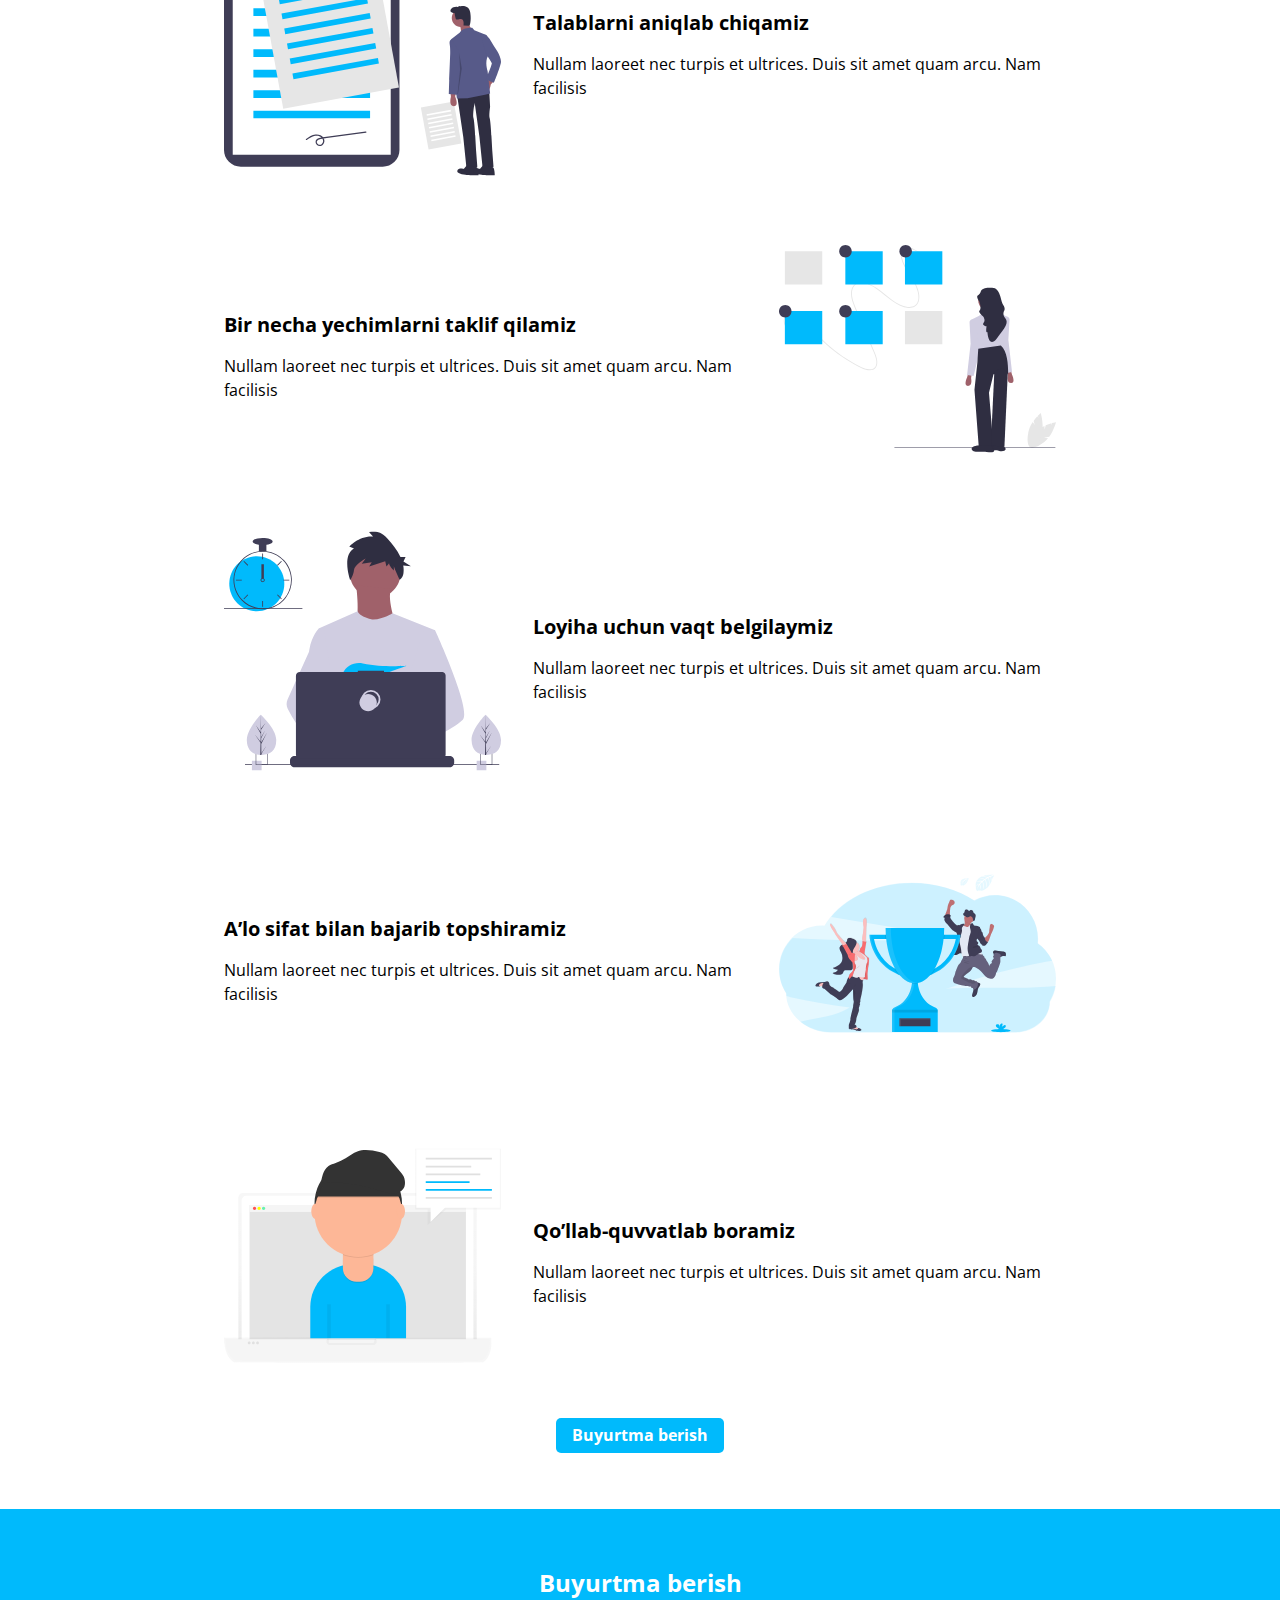
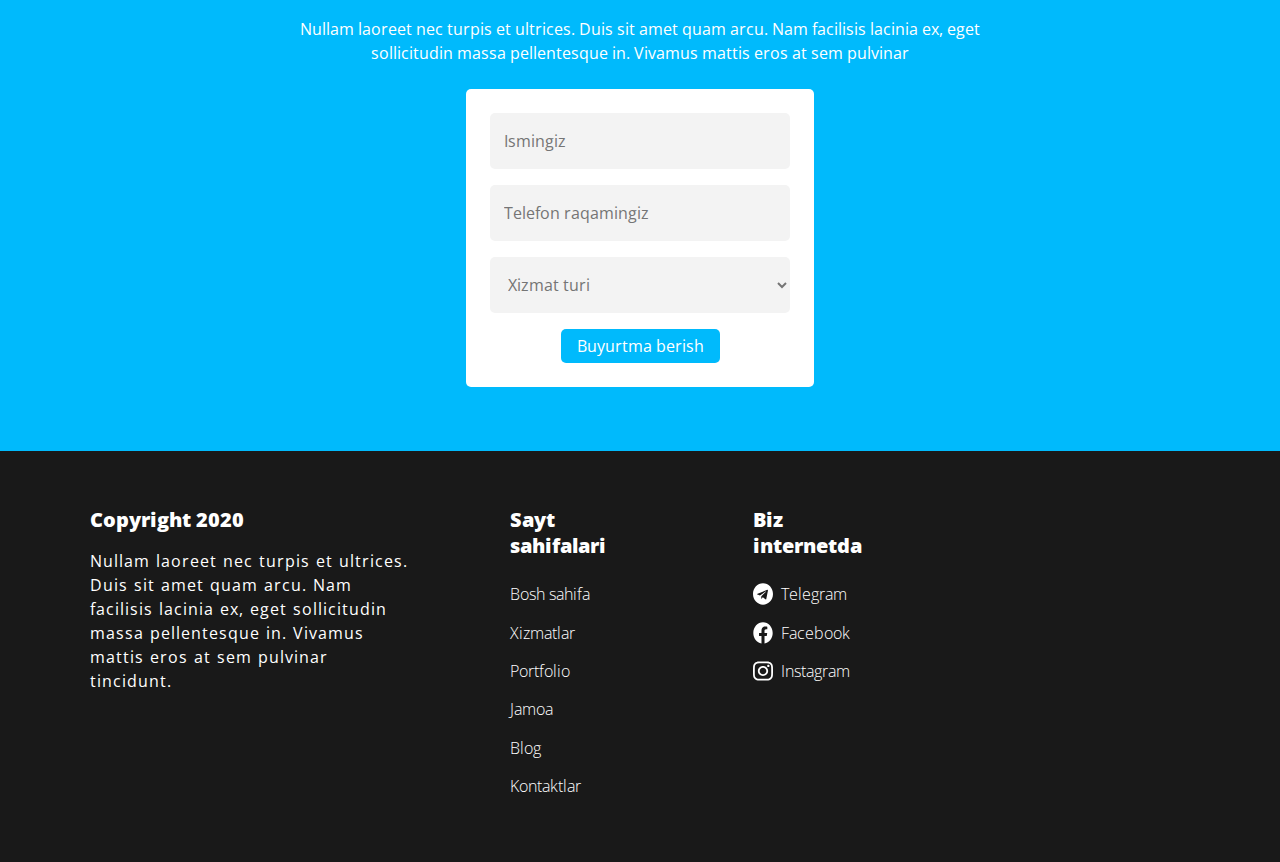
==== commit 92485746: "initial commit" ====
--- a/index.html
+++ b/index.html
@@ -2,8 +2,6 @@
 <html lang="en">
 <head>
     <meta charset="UTF-8">
-    <meta name="viewport"
-          content="width=device-width, user-scalable=no, initial-scale=1.0, maximum-scale=1.0, minimum-scale=1.0">
     <meta http-equiv="X-UA-Compatible" content="ie=edge">
     <link rel="preconnect" href="https://fonts.gstatic.com">
     <link href="https://fonts.googleapis.com/css2?family=Open+Sans:wght@400;700&display=swap" rel="stylesheet">
@@ -24,11 +22,11 @@
                 <li id="dr" class="nav-item">
                     <a href="xizmatlar.html" class="nav-link">Xizmatlar</a>
                     <ul class="drop-down border">
-                        <li class="drop-item"><a href="#" class="drop-link">Vebsayt</a></li>
-                        <li class="drop-item"><a href="#" class="drop-link">Telegram bott</a></li>
-                        <li class="drop-item"><a href="#" class="drop-link">SMM</a></li>
-                        <li class="drop-item"><a href="#" class="drop-link">Grafik dizayn</a></li>
-                        <li class="drop-item"><a href="#" class="drop-link">CRM tizim</a></li>
+                        <li class="drop-item"><a href="sayt-tuzish.html" class="drop-link">Vebsayt</a></li>
+                        <li class="drop-item"><a href="telegram-bot.html" class="drop-link">Telegram bott</a></li>
+                        <li class="drop-item"><a href="SMM.html" class="drop-link">SMM</a></li>
+                        <li class="drop-item"><a href="grafik-dizayn.html" class="drop-link">Grafik dizayn</a></li>
+                        <li class="drop-item"><a href="CRM-tizim.html" class="drop-link">CRM tizim</a></li>
                         
                     </ul>
                 </li>
@@ -36,7 +34,7 @@
                 <li class="nav-item"><a href="jamoa.html" class="nav-link">Jamoa</a></li>
                 <li class="nav-item"><a href="blog.html" class="nav-link">Blog</a></li>
                 <li class="nav-item"><a href="kontaktlar.html" class="nav-link">Kontaktlar</a></li>
-                <li class="nav-item"><a href="tel:+998 90 921 37 11" class="nav-link border">+998 90 921 37 11</a></li>
+                <li class="nav-item"><a href="tel:+998909213711" class="nav-link border">+998 90 921 37 11</a></li>
             </ul>
         </div>
     </nav>
@@ -67,7 +65,7 @@
                 Nullam laoreet nec turpis et ultrices. Duis sit amet quam arcu. Nam facilisis lacinia ex, eget <br>sollicitudin massa pellentesque in. Vivamus mattis eros at sem pulvinar
             </p>
             <div class="cards">
-                <a href="xizmatlar.html" class="card border">
+                <a href="sayt-tuzish.html" class="card border">
                     <h3>
                         Vebsayt tuzish
                     </h3>
@@ -75,7 +73,7 @@
                         lorem ipsum
                     </p>
                 </a>
-                <a href="xizmatlar.html" class="card border">
+                <a href="telegram-bot.html" class="card border">
                     <h3>
                         Telegram bot
                     </h3>
@@ -83,7 +81,7 @@
                         lorem ipsum
                     </p>
                 </a>
-                <a href="xizmatlar.html" class="card border">
+                <a href="SMM.html" class="card border">
                     <h3>
                         SMM
                     </h3>
@@ -91,7 +89,7 @@
                         lorem ipsum
                     </p>
                 </a>
-                <a href="xizmatlar.html" class="card border">
+                <a href="grafik-dizayn.html" class="card border">
                     <h3>
                         Grafik dizayn
                     </h3>
@@ -99,7 +97,7 @@
                         lorem ipsum
                     </p>
                 </a>
-                <a href="xizmatlar.html" class="card border">
+                <a href="CRM-tizim.html" class="card border">
                     <h3>
                         CRM tizimlar
                     </h3>
@@ -178,23 +176,29 @@
     <footer>
         <section class="top">
             <div class="container" id="buyurtmaBerish">
-                <h2>
+                <h2 id="h2">
                     Buyurtma berish
                 </h2>
                 <p>
                     Nullam laoreet nec turpis et ultrices. Duis sit amet quam arcu. Nam facilisis lacinia ex, eget <br> sollicitudin massa pellentesque in. Vivamus mattis eros at sem pulvinar
                 </p>
-                <form action="#" method="POST" class="form border">
+                <form action="https://echo.htmlacademy.ru/" method="POST" class="form border">
                     <input type="text" placeholder="Ismingiz" required name="name" aria-label="Ismingiz">
                     <input type="tel" placeholder="Telefon raqamingiz" required name="tel" aria-label="Telefon raqamingiz">
-                    <select>
-                        <option value="xizmat-tiri" selected>Xizmat turi</option>
+                    <label for="service" id="service-label">Xizmat tiri</label>
+                    <select required name="service" id="service">
+                        <option selected disabled value="">Xizmat turi</option>
+                        <option value="sayt-tuzish">Sayt tuzish</option>
+                        <option value="telegram-bot">Telegram bot</option>
+                        <option value="smm">SMM</option>
+                        <option value="grafik-dizayn">Grafik dizayn</option>
+                        <option value="crm-tizim">CRM tizim</option>
                     </select>
                     <button type="submit" class="btn border">Buyurtma berish</button>
                 </form>
             </div>
         </section>
-        <section class="bottom">
+        <div class="bottom">
             <div class="container">
                 <div class="box">
                     <p>
@@ -209,12 +213,12 @@
                         Sayt sahifalari
                     </p>
                     <ul class="list-page-left">
-                        <li><a href="#" class="page-link-left">Bosh sahifa</a></li>
-                        <li><a href="#" class="page-link-left">Xizmatlar</a></li>
-                        <li><a href="#" class="page-link-left">Portfolio</a></li>
-                        <li><a href="#" class="page-link-left">Jamoa</a></li>
-                        <li><a href="#" class="page-link-left">Blog</a></li>
-                        <li><a href="#" class="page-link-left">Kontaktlar</a></li>
+                        <li><a href="index.html" class="page-link-left">Bosh sahifa</a></li>
+                        <li><a href="xizmatlar.html" class="page-link-left">Xizmatlar</a></li>
+                        <li><a href="portfolio.html" class="page-link-left">Portfolio</a></li>
+                        <li><a href="jamoa.html" class="page-link-left">Jamoa</a></li>
+                        <li><a href="blog.html" class="page-link-left">Blog</a></li>
+                        <li><a href="kontaktlar.html" class="page-link-left">Kontaktlar</a></li>
                     </ul>
                 </div>
                 <div class="box">
@@ -223,19 +227,19 @@
                     </p>
                     <ul class="list-page-right">
                         <li class="page-item-right">
-                            <a href="#" class="page-link-right">Telegram</a>
+                            <a href="#" target="_blank" class="page-link-right">Telegram</a>
                         </li>
                         <li class="page-item-right">
-                            <a href="#" class="page-link-right">Facebook</a>
+                            <a href="#" target="_blank" class="page-link-right">Facebook</a>
                         </li>
                         <li class="page-item-right">
-                            <a href="#" class="page-link-right">Instagram</a>
+                            <a href="#" target="_blank" class="page-link-right">Instagram</a>
                         </li>
                     </ul>
                 </div>
             </div>
-        </section>
-    </footer>
+        </div>
+</footer>
 
 
 
--- a/css/main.min.css
+++ b/css/main.min.css
@@ -1 +1 @@
-*{margin:0;padding:0;-webkit-box-sizing:border-box;box-sizing:border-box}body{font-family:'Open Sans',sans-serif;}.container{max-width:1100px;margin:0 auto}ul{list-style:none}a{text-decoration:none}.btn,.nav-link,h1,h2,h3,input,p,select{font-style:normal;color:#000;font-weight:700}h1{font-size:187.5%;line-height:130%;margin:17px 0}h2{font-size:150%;line-height:150%;text-align:center;padding:56px 0 16px 0}h3{font-size:125%;line-height:130%;text-align:center;margin:16px auto}p{font-weight:400;font-style:normal;font-size:100%;line-height:24px}.border{border-radius:5px}.btn{display:inline-block;padding:8px 16px;border:none;background-color:#00bafc;color:#fff;text-align:center;-webkit-transition:.3s;-o-transition:.3s;transition:.3s}.btn:hover{background-color:rgba(0,186,252,.8)}.btn:active{background-color:rgba(0,186,252,.6)}.active{border-bottom:3px solid #000!important}.active:active{background-color:transparent!important;color:#000!important}.box1,.card{-webkit-box-shadow:0 8px 8px rgba(0,0,0,.1);box-shadow:0 8px 8px rgba(0,0,0,.1)}nav{-webkit-box-shadow:0 4px 20px rgba(0,0,0,.1);box-shadow:0 4px 20px rgba(0,0,0,.1);background-color:#fff}nav .container{display:-webkit-box;display:-ms-flexbox;display:flex;-webkit-box-align:center;-ms-flex-align:center;align-items:center}.nav-brand a{display:block;height:20px;width:60px;cursor:pointer}.nav-menu{margin-left:auto}.nav-brand a:hover{opacity:.8}.nav-brand a:active{opacity:.5}.nav-brand a img{width:100%;height:100%}.nav-menu{display:-webkit-box;display:-ms-flexbox;display:flex;-webkit-box-align:center;-ms-flex-align:center;align-items:center}.nav-link{display:block;padding:16px;text-align:center;font-weight:400;font-size:93.75%;line-height:24px;border-bottom:3px solid transparent;-webkit-transition:.1s;-o-transition:.1s;transition:.1s}.nav-link:hover{border-bottom-color:#000}.nav-link:active{background-color:rgba(25,25,25,.7);border-bottom-color:transparent;color:#fff}.nav-item:last-child .nav-link{padding:8px 16px;background-color:#00bafc;color:#fff;font-weight:700;border:3px solid #00bafc;-webkit-transition:.1s;-o-transition:.1s;transition:.1s}.nav-item:last-child .nav-link:hover{background-color:transparent;color:#00bafc}.nav-item:last-child .nav-link:active{border-color:transparent!important;color:#fff!important;background-color:rgba(0,186,252,.6)!important}#dr{position:relative}.drop-down{position:absolute;top:59px;left:-13px;background-color:#fff;width:122px;padding:8px 0;visibility:hidden;opacity:0;-webkit-transition:.2s;-o-transition:.2s;transition:.2s;-webkit-transform:translateY(5px);-ms-transform:translateY(5px);transform:translateY(5px);-webkit-box-shadow:0 4px 24px rgba(0,0,0,.1);box-shadow:0 4px 24px rgba(0,0,0,.1)}.drop-down .drop-link{display:block;padding:8px 16px;color:#000;-webkit-transition:background-color .3s ease,color .3s ease;-o-transition:background-color .3s ease,color .3s ease;transition:background-color .3s ease,color .3s ease}.drop-down .drop-link:hover{background-color:#00bafc;color:#fff}.drop-down .drop-link:active{background-color:#66d6fd}#dr:hover .drop-down{visibility:visible;-webkit-transform:translateY(0);-ms-transform:translateY(0);transform:translateY(0);opacity:1}.banner .container{display:-webkit-box;display:-ms-flexbox;display:flex;-webkit-box-pack:justify;-ms-flex-pack:justify;justify-content:space-between;-webkit-box-align:center;-ms-flex-align:center;align-items:center}.text-section p{margin-bottom:17px}.frame-section{width:458px;height:258px;margin:80px 0}.frame-section iframe{width:100%;height:100%;border:none}.first-content .container{text-align:center}.first-content p{text-align:center}.link{margin-left:16px;color:#00bafc;text-decoration:underline}.cards{display:-webkit-box;display:-ms-flexbox;display:flex;-webkit-box-pack:center;-ms-flex-pack:center;justify-content:center;-ms-flex-wrap:wrap;flex-wrap:wrap;margin-top:24px}.card{width:320px;height:260px;display:block;text-align:center;margin-left:35px;-webkit-transition:.1s;-o-transition:.1s;transition:.1s}.card:before{content:'';width:202px;height:130px;display:block;background-position:center;background-size:202px 130px;background-repeat:no-repeat;margin:0 auto;margin-top:24px}.card:nth-child(1):before{background-image:url(../img/website-illustration.svg)}.card:nth-child(2):before{background-image:url(../img/bot-illustration.svg)}.card:nth-child(3):before{background-image:url(../img/smm-illustration.svg)}.card:nth-child(4):before{background-image:url(../img/design-illustration.svg)}.card:nth-child(5):before{background-image:url(../img/crm-illustration.svg)}.box1:hover,.card:hover{-webkit-box-shadow:0 12px 21px rgba(0,0,0,.1);box-shadow:0 12px 21px rgba(0,0,0,.1)}.box1:active,.card:active{-webkit-box-shadow:0 4px 4px rgba(0,0,0,.2);box-shadow:0 4px 4px rgba(0,0,0,.2)}.card:first-child,.card:nth-child(4){margin-left:0}.card:nth-child(4),.card:nth-child(5){margin-top:48px;margin-bottom:48px}.card img{margin:24px auto;margin-bottom:0}.second-content .container .mini-sections{display:-webkit-box;display:-ms-flexbox;display:flex;-webkit-box-align:center;-ms-flex-align:center;align-items:center;-webkit-box-orient:vertical;-webkit-box-direction:normal;-ms-flex-direction:column;flex-direction:column}.second-content{text-align:center;padding-bottom:56px}.second-content .container>p{margin-bottom:24px}.section{display:-webkit-box;display:-ms-flexbox;display:flex;-webkit-box-align:center;-ms-flex-align:center;align-items:center;margin-bottom:24px;width:832px;height:278px}.section:nth-child(odd) .section-text{-webkit-box-ordinal-group:3;-ms-flex-order:2;order:2;margin-left:32px}.section:nth-child(even) .section-text{-webkit-box-ordinal-group:2;-ms-flex-order:1;order:1;margin-right:32px}.section::before{content:'';width:300px;height:278px;display:block;background-position:center;background-size:100%;background-repeat:no-repeat}.section:first-child::before{-webkit-box-ordinal-group:2;-ms-flex-order:1;order:1;background-image:url(../img/step-illlustration.svg)}.section:nth-child(2)::before{-webkit-box-ordinal-group:3;-ms-flex-order:2;order:2;background-image:url(../img/step-illlustration2.svg)}.section:nth-child(3)::before{-webkit-box-ordinal-group:2;-ms-flex-order:1;order:1;background-image:url(../img/step-illustration3.svg)}.section:nth-child(4)::before{-webkit-box-ordinal-group:3;-ms-flex-order:2;order:2;background-image:url(../img/champ.svg)}.section:last-child::before{-webkit-box-ordinal-group:2;-ms-flex-order:1;order:1;background-image:url(../img/avat.svg)}.section h3,.section p{text-align:start}.top{background-color:#00bafc;padding-bottom:64px}.top h2,.top p{text-align:center;color:#fff}.form{width:348px;background-color:#fff;padding:24px;text-align:center;margin:24px auto;margin-bottom:0}input,select{width:100%;padding:16px 14px;background-color:#f3f3f3;border:none;font-size:100%;line-height:24px;margin-bottom:16px;border-radius:5px}select{color:#757575}.bottom{background-color:#191919;padding-top:56px;padding-bottom:56px}.bottom .container{display:-webkit-box;display:-ms-flexbox;display:flex}.box{margin-right:100px}.box p{color:#fff;text-align:start;word-spacing:1px;letter-spacing:1px}.box>p:first-child{font-size:20px;line-height:26px;margin-bottom:16px;font-weight:bolder;word-spacing:0;letter-spacing:0}.bottom .box:nth-child(1){width:320px}.bottom .box:nth-child(2){width:143px}.bottom .box:nth-child(3){width:142px}.page-link-left,.page-link-right{color:#fff;padding:10px 0;display:inline-block;font-weight:100;cursor:pointer}.page-link-left:hover,.page-link-right:hover{color:#00bafc}.page-link-left:active,.page-link-right:active{color:#006c94}.page-item-right{display:-webkit-box;display:-ms-flexbox;display:flex;-webkit-box-align:center;-ms-flex-align:center;align-items:center}.page-link-right::before{content:'';background-position:center;background-size:100%;background-repeat:no-repeat;padding:10px;margin-right:8px}.page-item-right:first-child .page-link-right::before{background-image:url(../icon/telegram.svg)}.page-item-right:nth-child(2) .page-link-right::before{background-image:url(../icon/facebook.svg)}.page-item-right:last-child .page-link-right::before{background-image:url(../icon/instagram.svg)}.page-link-right:active::before{opacity:.7}+html{-webkit-box-sizing:border-box;box-sizing:border-box}*,::after,::before{-webkit-box-sizing:inherit;box-sizing:inherit;margin:0;padding:0}body{font-family:'Open Sans',Arial,sans-serif;font-style:normal;color:#000;font-weight:700}.container{max-width:1120px;margin:0 auto;padding:0 10px}ul{list-style:none}a{text-decoration:none}h1{font-size:187.5%;line-height:130%;margin:17px 0}h2{font-size:150%;line-height:150%;text-align:center;padding:56px 0 16px 0}h3{font-size:125%;line-height:130%;text-align:center;margin:16px auto}p{font-weight:400;font-size:100%;line-height:24px}.border{border-radius:5px}.btn{display:inline-block;padding:8px 16px;border:none;background-color:#00bafc;color:#fff;text-align:center;-webkit-transition:.3s;-o-transition:.3s;transition:.3s}.btn:hover{background-color:rgba(0,186,252,.8)}.btn:active{background-color:rgba(0,186,252,.6)}.active{border-bottom:3px solid #000!important}.active:active{background-color:transparent!important;color:#000!important}.box1,.card{-webkit-box-shadow:0 8px 8px rgba(0,0,0,.1);box-shadow:0 8px 8px rgba(0,0,0,.1)}nav{-webkit-box-shadow:0 4px 20px rgba(0,0,0,.1);box-shadow:0 4px 20px rgba(0,0,0,.1);background-color:#fff;position:fixed;width:100%;z-index:10}nav .container{display:-webkit-box;display:-ms-flexbox;display:flex;-webkit-box-align:center;-ms-flex-align:center;align-items:center}.nav-brand a{display:block;height:20px;width:60px;cursor:pointer}.nav-menu{margin-left:auto}.nav-brand a:hover{opacity:.8}.nav-brand a:active{opacity:.5}.nav-brand a img{width:100%;height:100%}.nav-menu{display:-webkit-box;display:-ms-flexbox;display:flex;-webkit-box-align:center;-ms-flex-align:center;align-items:center}.nav-link{color:#000;display:block;padding:16px;text-align:center;font-weight:400;font-size:93.75%;line-height:24px;border-bottom:3px solid transparent;-webkit-transition:.1s;-o-transition:.1s;transition:.1s}.nav-link:hover{border-bottom-color:#000}.nav-link:active{background-color:rgba(25,25,25,.7);border-bottom-color:transparent;color:#fff}.nav-item:last-child .nav-link{padding:8px 16px;background-color:#00bafc;color:#fff;font-weight:700;border:3px solid #00bafc;-webkit-transition:.1s;-o-transition:.1s;transition:.1s}.nav-item:last-child .nav-link:hover{background-color:transparent;color:#00bafc}.nav-item:last-child .nav-link:active{border-color:transparent!important;color:#fff!important;background-color:rgba(0,186,252,.6)!important}#dr{position:relative}.drop-down{position:absolute;top:59px;left:-19px;background-color:#fff;width:137px;padding:8px 0;visibility:hidden;opacity:0;-webkit-transition:.2s;-o-transition:.2s;transition:.2s;-webkit-transform:translateY(5px);-ms-transform:translateY(5px);transform:translateY(5px);-webkit-box-shadow:0 4px 24px rgba(0,0,0,.1);box-shadow:0 4px 24px rgba(0,0,0,.1)}.drop-down .drop-link{display:block;padding:8px 16px;font-weight:400;color:#000;-webkit-transition:background-color .3s ease,color .3s ease;-o-transition:background-color .3s ease,color .3s ease;transition:background-color .3s ease,color .3s ease}.drop-down .drop-link:hover{background-color:#00bafc;color:#fff}.drop-down .drop-link:active{background-color:#66d6fd}#dr:hover .drop-down{visibility:visible;-webkit-transform:translateY(0);-ms-transform:translateY(0);transform:translateY(0);opacity:1}.banner .container{display:-webkit-box;display:-ms-flexbox;padding-top:80px;display:flex;-webkit-box-pack:justify;-ms-flex-pack:justify;justify-content:space-between;-webkit-box-align:center;-ms-flex-align:center;align-items:center}.text-section p{margin-bottom:17px}.frame-section{width:458px;height:258px;margin:80px 0}.frame-section iframe{width:100%;height:100%;border:none}.first-content .container{text-align:center}.first-content p{text-align:center}.link{margin-left:16px;color:#00bafc;text-decoration:underline}.cards{display:-webkit-box;display:-ms-flexbox;display:flex;-webkit-box-pack:center;-ms-flex-pack:center;justify-content:center;-ms-flex-wrap:wrap;flex-wrap:wrap;margin-top:24px}.card{width:320px;height:260px;display:block;text-align:center;margin-left:35px;-webkit-transition:.1s;-o-transition:.1s;transition:.1s}.card *{color:#000}.card:before{content:'';width:202px;height:130px;display:block;background-position:center;background-size:202px 130px;background-repeat:no-repeat;margin:0 auto;margin-top:24px}.card:nth-child(1):before{background-image:url(../img/website-illustration.svg)}.card:nth-child(2):before{background-image:url(../img/bot-illustration.svg)}.card:nth-child(3):before{background-image:url(../img/smm-illustration.svg)}.card:nth-child(4):before{background-image:url(../img/design-illustration.svg)}.card:nth-child(5):before{background-image:url(../img/crm-illustration.svg)}.box1:hover,.card:hover{-webkit-box-shadow:0 12px 21px rgba(0,0,0,.1);box-shadow:0 12px 21px rgba(0,0,0,.1)}.box1:active,.card:active{-webkit-box-shadow:0 4px 4px rgba(0,0,0,.2);box-shadow:0 4px 4px rgba(0,0,0,.2)}.card:first-child,.card:nth-child(4){margin-left:0}.card:nth-child(4),.card:nth-child(5){margin-top:48px;margin-bottom:48px}.card img{margin:24px auto;margin-bottom:0}.second-content .container .mini-sections{display:-webkit-box;display:-ms-flexbox;display:flex;-webkit-box-align:center;-ms-flex-align:center;align-items:center;-webkit-box-orient:vertical;-webkit-box-direction:normal;-ms-flex-direction:column;flex-direction:column}.second-content{text-align:center;padding-bottom:56px}.second-content .container>p{margin-bottom:24px}.section{display:-webkit-box;display:-ms-flexbox;display:flex;-webkit-box-align:center;-ms-flex-align:center;align-items:center;margin-bottom:24px;width:832px;height:278px}.section:nth-child(odd) .section-text{-webkit-box-ordinal-group:3;-ms-flex-order:2;order:2;margin-left:32px}.section:nth-child(even) .section-text{-webkit-box-ordinal-group:2;-ms-flex-order:1;order:1;margin-right:32px}.section::before{content:'';width:300px;height:278px;display:block;background-position:center;background-size:100%;background-repeat:no-repeat}.section:first-child::before{-webkit-box-ordinal-group:2;-ms-flex-order:1;order:1;background-image:url(../img/step-illlustration.svg)}.section:nth-child(2)::before{-webkit-box-ordinal-group:3;-ms-flex-order:2;order:2;background-image:url(../img/step-illlustration2.svg)}.section:nth-child(3)::before{-webkit-box-ordinal-group:2;-ms-flex-order:1;order:1;background-image:url(../img/step-illustration3.svg)}.section:nth-child(4)::before{-webkit-box-ordinal-group:3;-ms-flex-order:2;order:2;background-image:url(../img/champ.svg)}.section:last-child::before{-webkit-box-ordinal-group:2;-ms-flex-order:1;order:1;background-image:url(../img/avat.svg)}.section h3,.section p{text-align:start}.top{background-color:#00bafc;padding-bottom:64px}.top h2,.top p{text-align:center;color:#fff}.form{width:348px;background-color:#fff;padding:24px;text-align:center;margin:24px auto;margin-bottom:0;position:relative}input,select{width:100%;padding:16px 14px;background-color:#f3f3f3;border:none;font-size:100%;line-height:24px;margin-bottom:16px;border-radius:5px}select{color:#757575}#service-label{visibility:hidden;position:absolute;top:63%;right:20%}.bottom{background-color:#191919;padding-top:56px;padding-bottom:56px}.bottom .container{display:-webkit-box;display:-ms-flexbox;display:flex}.box{margin-right:100px}.box p{color:#fff;text-align:start;word-spacing:1px;letter-spacing:1px}.box>p:first-child{font-size:20px;line-height:26px;margin-bottom:16px;font-weight:bolder;word-spacing:0;letter-spacing:0}.bottom .box:nth-child(1){width:320px}.bottom .box:nth-child(2){width:143px}.bottom .box:nth-child(3){width:142px}.page-link-left,.page-link-right{color:#fff;padding:10px 0;display:inline-block;font-weight:100;cursor:pointer}.page-link-left:hover,.page-link-right:hover{color:#00bafc}.page-link-left:active,.page-link-right:active{color:#006c94}.page-item-right{display:-webkit-box;display:-ms-flexbox;display:flex;-webkit-box-align:center;-ms-flex-align:center;align-items:center}.page-link-right::before{content:'';background-position:center;background-size:100%;background-repeat:no-repeat;padding:10px;margin-right:8px}.page-item-right:first-child .page-link-right::before{background-image:url(../icon/telegram.svg)}.page-item-right:nth-child(2) .page-link-right::before{background-image:url(../icon/facebook.svg)}.page-item-right:last-child .page-link-right::before{background-image:url(../icon/instagram.svg)}.page-link-right:active::before{opacity:.7}